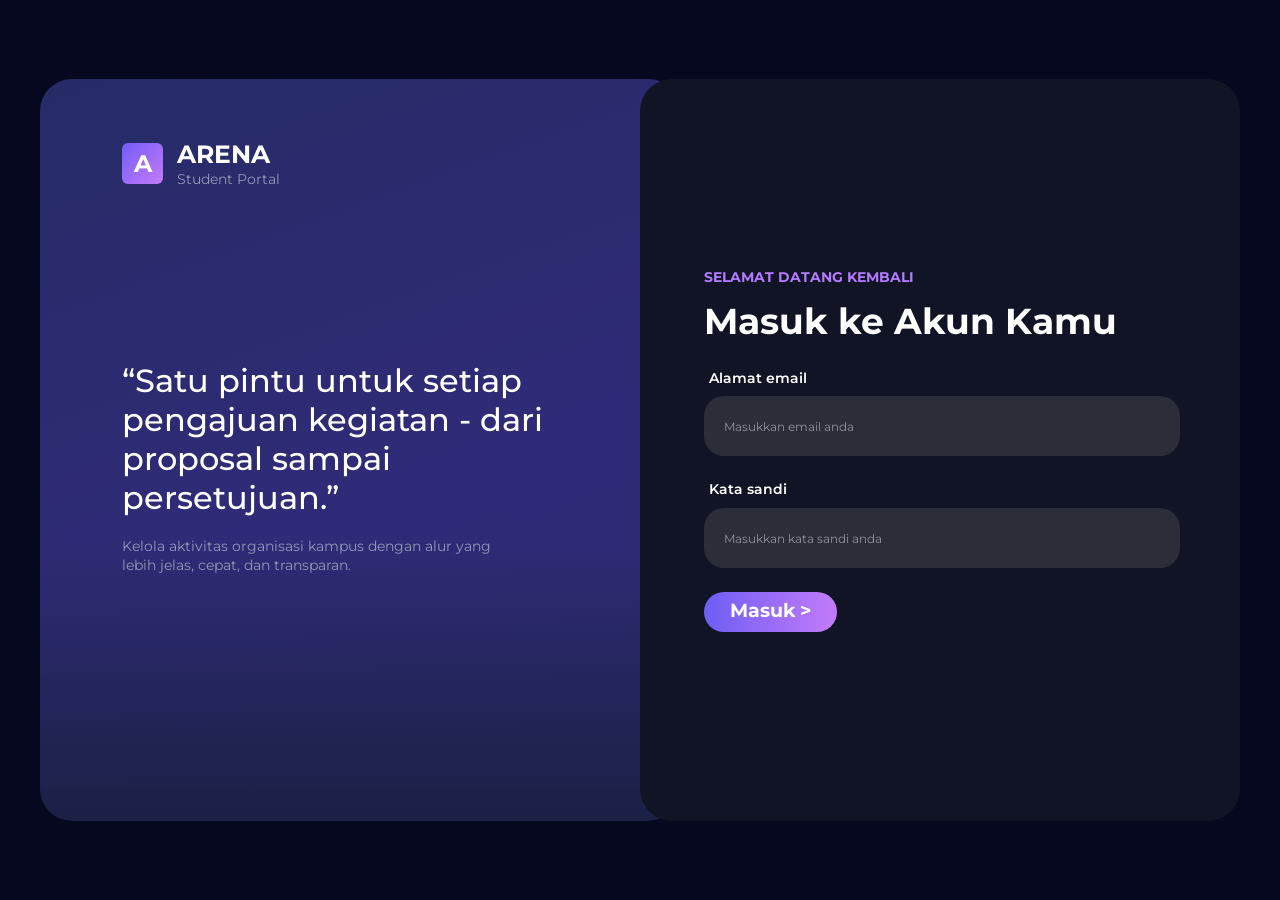
==== frontend/pages/dasboard-satpam.html @ 2842e424 "revisi1" ====
<!doctype html>
<html lang="id">
<head>
  <meta charset="utf-8"><meta name="viewport" content="width=device-width, initial-scale=1">
  <title>Satpam - ARENA</title>
  <link href="https://fonts.googleapis.com/css2?family=Inter:wght@400;500;600&family=Montserrat:wght@500;600;700;800&display=swap" rel="stylesheet">
  <link rel="stylesheet" href="../assets/css/variables.css">
  <link rel="stylesheet" href="../assets/css/global.css">
  <link rel="stylesheet" href="../assets/css/components.css">
  <link rel="stylesheet" href="../assets/css/pages/main.css">
  <link rel="stylesheet" href="../assets/css/pages/dasboard-satpam.css">
</head>
<body>
  <div id="app">

    <!-- Menu: Dashboard (GET dashboard_satpam.php: acara Approved di gedung tugas) -->
    <section class="view" data-view="dashboard">
      <div class="card gedung-info">
        <div><div class="muted small">Gedung Tugas</div><h2 id="nama-gedung">-</h2><div class="muted small" id="lokasi-gedung"></div></div>
        <div class="sync muted small" id="sync">Memuat jadwal...</div>
      </div>
      <div class="grid cols-3" id="stat-satpam"></div>
      <div class="card"><div class="card-title">Jadwal Aktif Hari Ini</div><div class="table-wrap"><table class="table" id="tbl-aktif"></table></div></div>
      <div class="card">
        <div class="toolbar"><div class="card-title" id="cal-title" style="margin:0">Kalender</div><div class="spacer"></div>
          <button class="btn btn-ghost btn-sm" id="cal-prev">&lt; Sebelumnya</button>
          <button class="btn btn-ghost btn-sm" id="cal-next">Berikutnya &gt;</button></div>
        <div class="cal" id="cal"></div>
      </div>
    </section>

    <!-- Menu: Jadwal Acara (semua jadwal + QR surat) -->
    <section class="view" data-view="jadwal">
      <div class="card">
        <div class="toolbar"><div class="card-title" style="margin:0">Semua Jadwal Acara</div><div class="spacer"></div><div id="filter-jadwal"></div></div>
        <div class="table-wrap"><table class="table" id="tbl-semua"></table></div>
      </div>
    </section>

    <!-- Modal: QR surat izin -->
    <div class="overlay" id="m-qr"><div class="modal narrow">
      <h2 id="qr-title">Surat Izin</h2>
      <div class="qr-box" id="qr-box"></div>
      <dl class="kv" id="qr-info"></dl>
      <div class="actions"><button class="btn" onclick="UI.modal.close('m-qr')">Tutup</button></div>
    </div></div>
  </div>

  <script src="../assets/js/data.js"></script>
  <script src="../assets/js/auth.js"></script>
  <script src="../assets/js/api.js"></script>
  <script src="../assets/js/ui.js"></script>
  <script src="../assets/js/shell.js"></script>
  <script src="../assets/js/dasboard-satpam.js"></script>
</body>
</html>
---- frontend/assets/css/pages/main.css ----
/* =====================================================================
   ARENA - main.css (GLOBAL)
   Isi: 1) Token warna  2) Reset  3) Layout shell  4) Komponen dasar
        5) Stepper  6) Modal/Dropdown/Toast  7) Animasi mikro (UX)
   Revisi warna/ukuran cukup ubah variabel di :root.
   ===================================================================== */

/* ---------- 1) TOKEN DESAIN (diambil dari mockup Figma) ---------- */
:root {
  --bg: #050721;            /* latar halaman paling gelap */
  --panel: #0e111f;         /* kartu / sidebar */
  --panel-2: #141830;       /* kartu level 2 (modal, dropdown) */
  --field: #2a2d38;         /* background input */
  --line: #23283c;          /* garis / border tipis */
  --text: #ffffff;
  --muted: #8e93ab;
  --accent-1: #6c63ff;      /* ujung kiri gradien tombol */
  --accent-2: #c58cff;      /* ujung kanan gradien tombol */
  --accent-soft: #b57cff;   /* menu aktif, step aktif */
  --ok: #2fd28a;            /* Available / Approved / Berlangsung */
  --warn: #e8b04a;          /* Pending / Akan datang */
  --bad: #e5384f;           /* Blocked / Ditolak / Selesai */
  --grad: linear-gradient(90deg, var(--accent-1), var(--accent-2));
  --radius: 14px;
  --radius-pill: 999px;
  --ease: cubic-bezier(.22, .8, .3, 1);  /* kurva animasi halus */
  --dur: .22s;                           /* durasi transisi standar */
  --font-head: "Montserrat", system-ui, sans-serif;
  --font-body: "Inter", system-ui, sans-serif;
}

/* ---------- 2) RESET ---------- */
*, *::before, *::after { box-sizing: border-box; }
html, body { margin: 0; min-height: 100%; }
body {
  background: var(--bg); color: var(--text);
  font-family: var(--font-body); font-size: 14px; line-height: 1.5;
  animation: pageIn .45s var(--ease) both;   /* fade-in tiap halaman dibuka */
}
h1, h2, h3 { font-family: var(--font-head); margin: 0; }
a { color: inherit; text-decoration: none; }
button, input, select, textarea { font: inherit; color: inherit; }
button { cursor: pointer; border: 0; background: none; }
body.leaving { opacity: 0; transition: opacity .25s var(--ease); } /* fade-out sebelum pindah halaman */

/* ---------- 3) LAYOUT SHELL (sidebar + konten) ---------- */
.app { display: grid; grid-template-columns: 210px 1fr; gap: 24px; padding: 12px; min-height: 100vh; }
.sidebar {
  background: var(--panel); border: 1px solid var(--line); border-radius: var(--radius);
  padding: 14px; display: flex; flex-direction: column; gap: 10px;
  position: sticky; top: 12px; height: calc(100vh - 24px);
}
.brand { display: flex; align-items: center; gap: 10px; margin-bottom: 10px; font: 700 20px var(--font-head); }
.brand-logo {
  width: 34px; height: 34px; border-radius: 9px; background: var(--grad);
  display: grid; place-items: center; font: 800 18px var(--font-head);
}
.menu-item {
  display: block; width: 100%; text-align: left; padding: 9px 14px; border-radius: 10px;
  background: #151a2e; border: 1px solid var(--line); color: #e6e8f5;
  transition: transform var(--dur) var(--ease), background var(--dur), box-shadow var(--dur);
}
.menu-item:hover { transform: translateX(4px); background: #1c2240; }
.menu-item.active { background: var(--accent-soft); color: #fff; border-color: transparent; box-shadow: 0 0 18px rgba(181,124,255,.45); }
.sidebar-foot { margin-top: auto; display: grid; gap: 6px; font-size: 12px; padding-left: 8px; }
.sidebar-foot .help { color: var(--muted); }
.sidebar-foot .logout { color: var(--bad); text-align: left; padding: 0; }
.sidebar-foot button:hover { text-decoration: underline; }

.main { padding: 6px 12px 40px 0; min-width: 0; }
.page-title { font-size: 22px; font-weight: 700; }
.page-sub { color: var(--muted); font-size: 11px; margin-bottom: 18px; }
.page-sub b { color: #fff; }
.page-sub .tahap { color: var(--accent-1); font-weight: 600; }
.view { display: none; }
.view.active { display: block; animation: fadeUp .35s var(--ease) both; }  /* ganti menu = fade-up */

/* ---------- 4) KOMPONEN DASAR ---------- */
.card { background: var(--panel); border: 1px solid var(--line); border-radius: var(--radius); padding: 18px 20px; }
.card + .card { margin-top: 16px; }
.card-title { font: 700 16px var(--font-head); margin-bottom: 12px; }
.section-title { font: 700 18px var(--font-head); margin: 22px 0 10px; }
.grid { display: grid; gap: 14px; }
.grid.cols-2 { grid-template-columns: repeat(2, 1fr); }
.grid.cols-3 { grid-template-columns: repeat(3, 1fr); }
.grid.cols-4 { grid-template-columns: repeat(4, 1fr); }

.stat .label { color: var(--muted); font-size: 14px; }
.stat .value { font: 700 36px var(--font-head); margin-top: 6px; }
.stat .hint { color: var(--ok); font-size: 11px; }

/* Tombol: gradien ungu, ada efek tekan + ripple */
.btn {
  position: relative; overflow: hidden; display: inline-flex; align-items: center; justify-content: center; gap: 8px;
  padding: 8px 18px; border-radius: var(--radius-pill); background: var(--grad); color: #fff;
  font: 700 12px var(--font-head);
  transition: transform var(--dur) var(--ease), box-shadow var(--dur), filter var(--dur);
}
.btn:hover { transform: translateY(-2px); box-shadow: 0 8px 22px rgba(108,99,255,.4); filter: brightness(1.08); }
.btn:active { transform: translateY(0) scale(.96); }        /* efek "ditekan" */
.btn[disabled] { opacity: .5; pointer-events: none; }
.btn-ghost { background: #1b2037; border: 1px solid var(--line); }
.btn-muted { background: #4a4d6a; }
.btn-lg { padding: 12px 26px; font-size: 15px; }
.ripple { position: absolute; border-radius: 50%; background: rgba(255,255,255,.4); transform: scale(0); animation: ripple .6s linear forwards; pointer-events: none; }

/* Input */
.field { display: grid; gap: 6px; margin-bottom: 14px; }
.field label { font-weight: 600; font-size: 13px; }
.input, .textarea, .select {
  width: 100%; background: var(--field); border: 1px solid #3a3e52; border-radius: 14px;
  padding: 12px 14px; outline: none;
  transition: border-color var(--dur), box-shadow var(--dur), transform var(--dur) var(--ease);
}
.input::placeholder, .textarea::placeholder { color: #7d8199; }
.input:focus, .textarea:focus, .select:focus { border-color: var(--accent-soft); box-shadow: 0 0 0 3px rgba(181,124,255,.25); }
.textarea { min-height: 120px; resize: vertical; }

/* Badge status */
.badge { display: inline-block; padding: 2px 14px; border-radius: var(--radius-pill); font-size: 11px; border: 1px solid; }
.badge.ok   { color: var(--ok);   border-color: var(--ok);   background: rgba(47,210,138,.12); }
.badge.warn { color: var(--warn); border-color: var(--warn); background: rgba(232,176,74,.1); }
.badge.bad  { color: var(--bad);  border-color: var(--bad);  background: rgba(229,56,79,.15); }

/* Tabel */
.table { width: 100%; border-collapse: collapse; }
.table th { color: var(--muted); font-weight: 500; text-align: left; padding: 8px 6px; font-size: 12px; }
.table td { padding: 16px 6px; border-top: 1px solid var(--line); font-size: 12px; }
.table tbody tr { transition: background var(--dur); }
.table tbody tr:hover { background: rgba(255,255,255,.03); }

/* Kartu pengajuan (approver) + mini stepper 4 tahap */
.req { position: relative; }
.req h3 { font-size: 16px; }
.req .meta { color: var(--muted); font-size: 11px; display: flex; gap: 28px; margin: 4px 0; }
.req .badge { position: absolute; top: 18px; right: 20px; }
.mini-steps { display: flex; justify-content: space-between; max-width: 520px; margin: 10px 0; position: relative; font-size: 11px; color: var(--muted); }
.mini-steps::before { content: ""; position: absolute; top: 8px; left: 8px; right: 30px; height: 1px; background: var(--line); }
.mini-steps .ms { position: relative; display: grid; gap: 6px; }
.mini-steps .dot { width: 17px; height: 17px; border-radius: 50%; background: #1d2440; display: grid; place-items: center; font-size: 10px; z-index: 1; }
.mini-steps .ms.done .dot { background: var(--ok); color: #04210f; }
.mini-steps .ms.now .dot { background: var(--accent-soft); color: #fff; }

/* ---------- 5) STEPPER BESAR (wizard mahasiswa 5 langkah) ---------- */
.stepper { display: flex; align-items: flex-start; margin: 6px 0 26px; }
.step { display: grid; justify-items: center; gap: 8px; width: 120px; font-weight: 600; font-size: 12px; color: #c9cbe0; position: relative; z-index: 1; }
.step .circle {
  width: 56px; height: 56px; border-radius: 50%; background: #1f2840; color: #aeb3cc;
  display: grid; place-items: center; font: 600 26px var(--font-head);
  transition: background .4s var(--ease), color .4s, transform .4s var(--ease), box-shadow .4s;
}
.step.done .circle, .step.active .circle { background: var(--accent-soft); color: #fff; }
.step.active .circle { transform: scale(1.1); box-shadow: 0 0 22px rgba(181,124,255,.6); }
.step-line { flex: 1; height: 3px; margin-top: 27px; background: #1f2840; position: relative; overflow: hidden; }
.step-line::after { content: ""; position: absolute; inset: 0; background: var(--accent-soft); transform: scaleX(0); transform-origin: left; transition: transform .5s var(--ease); }
.step-line.filled::after { transform: scaleX(1); }   /* garis penghubung "terisi" mengalir */

.step-panel { display: none; }
.step-panel.active { display: block; animation: slideIn .4s var(--ease) both; }
.step-actions { display: flex; justify-content: space-between; margin-top: 14px; }

.dropzone {
  border: 2px dashed #3a3e52; background: var(--field); border-radius: 18px; min-height: 120px;
  display: grid; place-items: center; text-align: center; color: #b9bcd0; font: 700 16px var(--font-body);
  transition: border-color var(--dur), background var(--dur), transform var(--dur) var(--ease);
}
.dropzone:hover, .dropzone.over { border-color: var(--accent-soft); background: #33364a; transform: scale(1.01); }
.dropzone .file-chip { background: #1a1d2a; border: 1px solid #3a3e52; border-radius: 12px; padding: 16px 28px; animation: pop .35s var(--ease) both; }

/* ---------- 6) MODAL / DROPDOWN / TOAST ---------- */
.overlay { position: fixed; inset: 0; background: rgba(2,3,16,.7); backdrop-filter: blur(3px); display: none; place-items: center; z-index: 50; }
.overlay.open { display: grid; animation: fade .25s both; }
.modal { background: #090c26; border: 1px solid var(--line); border-radius: 22px; width: min(900px, 92vw); max-height: 88vh; padding: 28px; display: grid; gap: 16px; overflow: auto; animation: pop .35s var(--ease) both; }
.modal h2 { font-size: 20px; }
.modal .preview { background: #11163f; border-radius: 22px; min-height: 340px; display: grid; place-items: center; color: var(--muted); }
.modal .actions { display: flex; justify-content: flex-end; gap: 10px; }

.dropdown { position: relative; display: inline-block; }
.dropdown-btn { min-width: 170px; text-align: left; padding: 9px 14px; border-radius: 12px; background: var(--panel); border: 1px solid var(--line); }
.dropdown-menu {
  position: absolute; top: calc(100% + 6px); left: 0; min-width: 100%; z-index: 20; padding: 6px;
  background: linear-gradient(#1a2050, #232a66); border: 1px solid #3a418a; border-radius: 14px;
  opacity: 0; transform: translateY(-8px) scale(.97); pointer-events: none;
  transition: opacity var(--dur), transform var(--dur) var(--ease);
}
.dropdown.open .dropdown-menu { opacity: 1; transform: none; pointer-events: auto; }  /* buka = meluncur halus */
.dropdown-menu li { list-style: none; padding: 7px 10px; border-radius: 10px; font-size: 12px; cursor: pointer; transition: background .15s; }
.dropdown-menu li:hover, .dropdown-menu li.sel { background: var(--accent-soft); }
.dropdown-menu { margin: 0; }

.toast-wrap { position: fixed; right: 20px; bottom: 20px; display: grid; gap: 8px; z-index: 99; }
.toast { background: var(--panel-2); border: 1px solid var(--line); border-left: 4px solid var(--accent-soft); padding: 12px 16px; border-radius: 10px; animation: slideIn .35s var(--ease) both; }
.toast.ok { border-left-color: var(--ok); } .toast.bad { border-left-color: var(--bad); }

/* Kalender sederhana (Satpam) */
.cal { display: grid; grid-template-columns: repeat(7, 1fr); gap: 12px; }
.cal .dow { text-align: center; color: var(--muted); font-size: 11px; }
.cal .cell { background: #181b2c; border: 1px solid var(--line); border-radius: 12px; min-height: 90px; padding: 10px 8px; display: grid; gap: 6px; align-content: start; justify-items: center; transition: transform var(--dur) var(--ease); }
.cal .cell:hover { transform: translateY(-3px); }

/* ---------- 7) ANIMASI MIKRO ---------- */
@keyframes pageIn  { from { opacity: 0; } to { opacity: 1; } }
@keyframes fade    { from { opacity: 0; } to { opacity: 1; } }
@keyframes fadeUp  { from { opacity: 0; transform: translateY(14px); } to { opacity: 1; transform: none; } }
@keyframes slideIn { from { opacity: 0; transform: translateX(22px); } to { opacity: 1; transform: none; } }
@keyframes pop     { from { opacity: 0; transform: scale(.92); } to { opacity: 1; transform: none; } }
@keyframes ripple  { to { transform: scale(4); opacity: 0; } }
@keyframes shake   { 20%,60% { transform: translateX(-7px); } 40%,80% { transform: translateX(7px); } }
@keyframes spin    { to { transform: rotate(360deg); } }
.shake { animation: shake .45s; }                 /* dipakai saat login gagal */
.spinner { width: 14px; height: 14px; border: 2px solid rgba(255,255,255,.4); border-top-color: #fff; border-radius: 50%; animation: spin .7s linear infinite; }
.reveal { animation: fadeUp .5s var(--ease) both; }   /* elemen muncul berurutan: set style="--i:n" */
.reveal { animation-delay: calc(var(--i, 0) * 70ms); }

/* Hormati pengguna yang mematikan animasi di sistem */
@media (prefers-reduced-motion: reduce) { * { animation-duration: .01ms !important; transition-duration: .01ms !important; } }

/* Responsif dasar */
@media (max-width: 900px) {
  .app { grid-template-columns: 1fr; } .sidebar { position: static; height: auto; }
  .grid.cols-4, .grid.cols-3, .grid.cols-2 { grid-template-columns: 1fr; }
  .stepper { overflow-x: auto; }
}
/* ===== FIX LAYOUT: sidebar + konten ===== */
.app {
  display: grid;
  grid-template-columns: 280px minmax(0, 1fr);
  gap: 24px;
  min-height: 100vh;
  padding: 16px;
  align-items: start;
}

.app .sidebar {
  position: sticky;
  top: 16px;
  left: auto;
  width: auto;
  height: calc(100vh - 32px);
  margin: 0;
}

.app .main {
  margin: 0;
  width: auto;
  min-width: 0;
  padding: 8px 24px 40px 0;
}

@media (max-width: 800px) {
  .app { grid-template-columns: 1fr; }
  .app .sidebar { position: static; height: auto; }
}
/* ---------- 8) TAMBAHAN (pemakaian bersama oleh banyak halaman) ---------- */
.mini-steps .ms.rej .dot { background: var(--bad); color: #fff; }          /* tahap tempat pengajuan ditolak */
.mini-steps .ms.now { color: #fff; }
.card.empty { text-align: center; color: var(--muted); padding: 28px 20px; }
.btn-sm { padding: 5px 14px; font-size: 11px; }
.btn-danger { background: var(--bad); }
.btn-danger:hover { box-shadow: 0 8px 22px rgba(229,56,79,.4); }
.btn-ok { background: linear-gradient(90deg, #1fae75, #2fd28a); color: #04210f; }
.toolbar { display: flex; align-items: center; gap: 10px; flex-wrap: wrap; margin-bottom: 12px; }
.toolbar .spacer { flex: 1; }
.muted { color: var(--muted); }
.table-wrap { overflow-x: auto; }
.table td .btn + .btn { margin-left: 6px; }
dl.kv { display: grid; grid-template-columns: 150px 1fr; gap: 6px 12px; margin: 0; font-size: 12px; }
dl.kv dt { color: var(--muted); } dl.kv dd { margin: 0; }
.qr-box { display: grid; justify-items: center; gap: 10px; }
.qr-box img { width: 220px; height: 220px; background: #fff; padding: 10px; border-radius: 14px; object-fit: contain; }
.qr-box .qr-empty { width: 220px; height: 220px; border-radius: 14px; border: 2px dashed var(--line); display: grid; place-items: center; color: var(--muted); font-size: 12px; text-align: center; padding: 12px; }
.modal.narrow { width: min(520px, 92vw); }
.modal .note-box { background: #11163f; border-radius: 14px; padding: 14px 16px; color: var(--muted); font-size: 12px; line-height: 1.6; }
.btn[disabled], .btn:disabled { cursor: not-allowed; }
.grid > .card, .grid > .card + .card { margin-top: 0; }               /* kartu di dalam grid sejajar (aturan .card + .card hanya untuk tumpukan vertikal) */

/* ---------- 9) HEADER HALAMAN + PROFIL (dipakai semua dashboard lewat shell.js) ---------- */
.page-head { display: flex; justify-content: space-between; align-items: flex-start; gap: 16px; margin-bottom: 18px; }
.page-head .page-sub { margin-bottom: 0; }
.profile { display: flex; align-items: center; gap: 10px; }
.profile[hidden] { display: none; }
.avatar { width: 40px; height: 40px; border-radius: 50%; background: #efe4ff; display: grid; place-items: center; overflow: hidden; flex: none; }
.profile-name { font: 600 15px var(--font-head); line-height: 1.2; }
.profile-edit { display: inline-block; margin-top: 2px; background: #3b3e52; color: #e9eaf5; border-radius: var(--radius-pill); padding: 1px 9px; font: 700 9px var(--font-head); transition: background var(--dur); }
.profile-edit:hover { background: #4a4e68; }
@media (max-width: 600px) { .page-head { flex-wrap: wrap; } }


/* ---------- 10) HALAMAN EDIT PROFILE (dibuat shell.js, dipakai semua role) ---------- */
.profile-overlay { background: var(--bg); backdrop-filter: none; padding: 24px; z-index: 60; }
.profile-card { position: relative; width: 100%; height: 100%; background: #0f1626; border-radius: 40px; overflow: auto;
  display: flex; flex-direction: column; align-items: center; justify-content: center; padding: 40px 20px; animation: pop .35s var(--ease) both; }
.profile-card h2 { font: 600 30px var(--font-head); margin-bottom: 36px; }
.pf-avatar { width: 180px; height: 180px; border-radius: 42%; background: #ebddfc; display: grid; place-items: center; overflow: hidden; margin-bottom: 44px; flex: none; }
.pf-form { width: min(460px, 100%); display: grid; justify-items: center; gap: 0; }
.pf-form label { justify-self: start; margin: 0 0 8px 8px; font: 700 14px var(--font-head); }
.pf-field { width: 100%; display: flex; align-items: center; background: #2a2c38; border: 1px solid transparent; border-radius: var(--radius-pill); padding: 0 14px 0 22px; transition: border-color var(--dur), box-shadow var(--dur); }
.pf-field:has(input:focus) { border-color: var(--accent-soft); box-shadow: 0 0 0 3px rgba(181, 124, 255, .22); }
.pf-field input { flex: 1; min-width: 0; height: 50px; background: none; border: 0; outline: 0; font: 500 15px var(--font-head); color: #fff; text-overflow: ellipsis; }
.pf-field input[readonly] { cursor: pointer; }
.pf-pencil { display: grid; place-items: center; width: 36px; height: 36px; border-radius: 50%; color: #fff; transition: background var(--dur); }
.pf-pencil:hover, .pf-pencil:focus-visible { background: rgba(255, 255, 255, .1); outline: 0; }
.pf-error { min-height: 20px; margin: 8px 0 6px; font-size: 12px; color: var(--bad); align-self: start; padding-left: 8px; }
.pf-save { margin-top: 6px; padding: 8px 40px; font-size: 16px; }
.pf-close { position: absolute; top: 20px; right: 24px; width: 38px; height: 38px; border-radius: 50%; font-size: 26px; line-height: 1; color: var(--muted); transition: background var(--dur), color var(--dur); }
.pf-close:hover { background: rgba(255, 255, 255, .08); color: #fff; }
@media (max-width: 600px) { .profile-overlay { padding: 10px; } .profile-card { border-radius: 28px; } .pf-avatar { width: 140px; height: 140px; margin-bottom: 28px; } }
---- frontend/assets/css/pages/dasboard-satpam.css ----
/* Styling khusus Dashboard Satpam */
.gedung-info { display: flex; justify-content: space-between; align-items: flex-end; gap: 16px; flex-wrap: wrap; margin-bottom: 14px; }
.gedung-info h2 { font-size: 24px; margin: 4px 0; }
.small { font-size: 11px; }
.view[data-view="dashboard"] > .card + .card, .view[data-view="dashboard"] > .grid + .card { margin-top: 14px; }
.cal .cell { align-content: start; justify-items: stretch; min-height: 96px; }
.cal .cell small { color: var(--muted); justify-self: start; }
.cal .cell.blank { background: transparent; border-color: transparent; }
.cal .cell.blank:hover { transform: none; }
.cal .cell.today { border-color: var(--accent-soft); box-shadow: 0 0 14px rgba(181,124,255,.35); }
.cal .cell.today small { color: #fff; font-weight: 700; }
.cal .cell .badge { white-space: nowrap; overflow: hidden; text-overflow: ellipsis; font-size: 10px; padding: 2px 8px; max-width: 100%; }
table tbody tr:hover { background-color: var(--surface-2); }
@media (max-width: 900px) { .cal { gap: 6px; } .cal .cell { min-height: 70px; padding: 6px 4px; } }
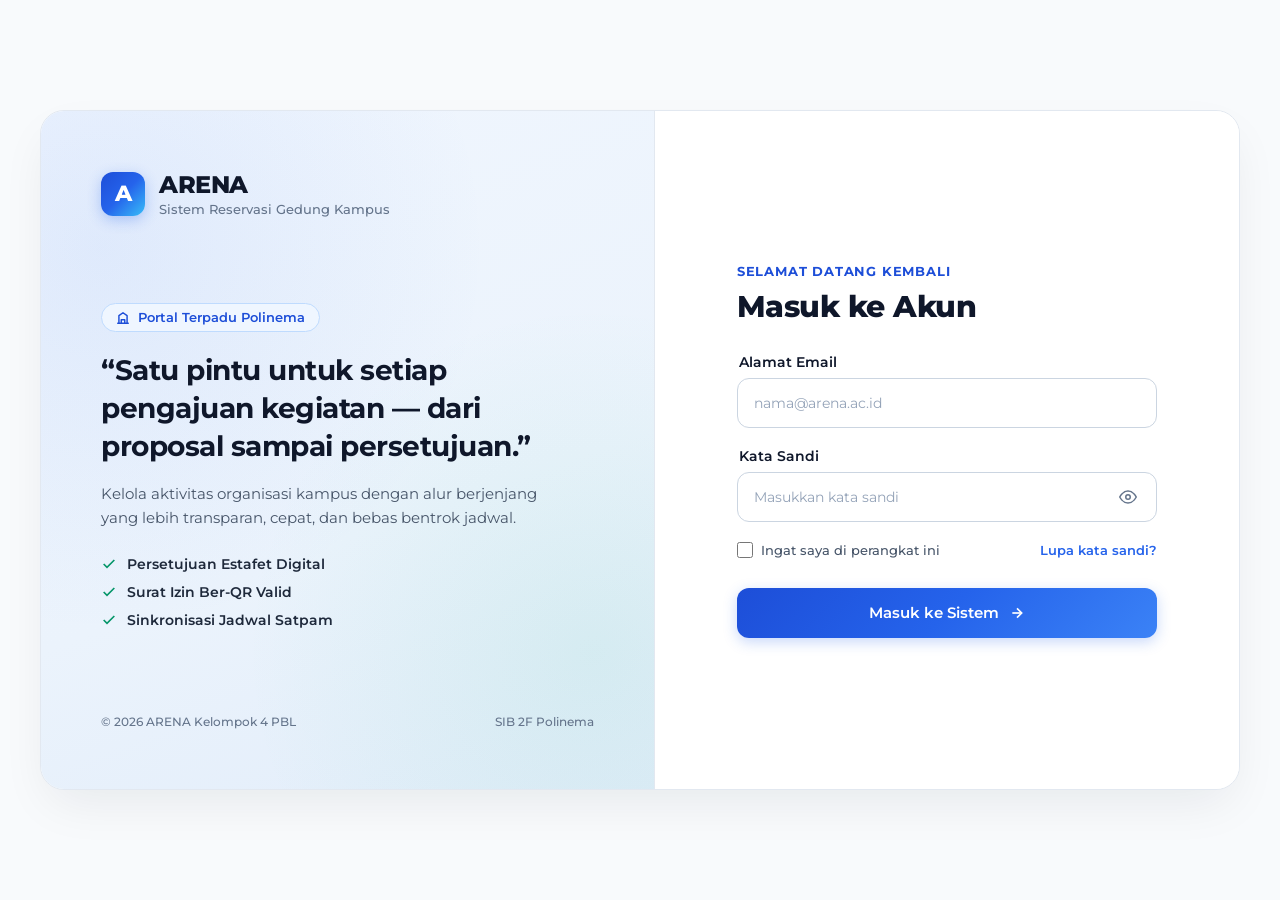
==== commit b80076aa: "revisi bissmillah" ====
--- a/frontend/pages/dasboard-satpam.html
+++ b/frontend/pages/dasboard-satpam.html
@@ -13,37 +13,85 @@
 <body>
   <div id="app">
 
-    <!-- Menu: Dashboard (GET dashboard_satpam.php: acara Approved di gedung tugas) -->
+    <!-- Menu: Dashboard (Jadwal Acara Approved di Gedung Tugas Satpam) -->
     <section class="view" data-view="dashboard">
       <div class="card gedung-info">
-        <div><div class="muted small">Gedung Tugas</div><h2 id="nama-gedung">-</h2><div class="muted small" id="lokasi-gedung"></div></div>
-        <div class="sync muted small" id="sync">Memuat jadwal...</div>
+        <div>
+          <div class="muted small">Gedung Tugas Pengamanan Anda</div>
+          <h2 id="nama-gedung">-</h2>
+          <div class="muted small" id="lokasi-gedung"></div>
+        </div>
+        <div style="display:flex; gap:12px; align-items:center;">
+          <button class="btn btn-sm" id="btn-open-scanner" style="background:#059669; color:#fff;">
+            <svg width="16" height="16" viewBox="0 0 24 24" fill="none" stroke="currentColor" stroke-width="2"><path d="M3 7V5a2 2 0 0 1 2-2h2"/><path d="M17 3h2a2 2 0 0 1 2 2v2"/><path d="M21 17v2a2 2 0 0 1-2 2h-2"/><path d="M7 21H5a2 2 0 0 1-2-2v-2"/><rect x="7" y="7" width="10" height="10"/></svg>
+            Pindai / Input QR Surat
+          </button>
+          <div class="sync muted small" id="sync">Memuat jadwal...</div>
+        </div>
       </div>
+
       <div class="grid cols-3" id="stat-satpam"></div>
-      <div class="card"><div class="card-title">Jadwal Aktif Hari Ini</div><div class="table-wrap"><table class="table" id="tbl-aktif"></table></div></div>
+
+      <!-- Tabel Jadwal Khusus Hari Ini -->
       <div class="card">
-        <div class="toolbar"><div class="card-title" id="cal-title" style="margin:0">Kalender</div><div class="spacer"></div>
+        <div class="card-title">Jadwal Acara Khusus Hari Ini</div>
+        <div class="table-wrap"><table class="table" id="tbl-aktif"></table></div>
+      </div>
+
+      <!-- Kalender Bulan Ini -->
+      <div class="card">
+        <div class="toolbar">
+          <div class="card-title" id="cal-title" style="margin:0">Kalender Kegiatan Gedung Tugas</div>
+          <div class="spacer"></div>
           <button class="btn btn-ghost btn-sm" id="cal-prev">&lt; Sebelumnya</button>
-          <button class="btn btn-ghost btn-sm" id="cal-next">Berikutnya &gt;</button></div>
+          <button class="btn btn-ghost btn-sm" id="cal-next">Berikutnya &gt;</button>
+        </div>
         <div class="cal" id="cal"></div>
       </div>
     </section>
 
-    <!-- Menu: Jadwal Acara (semua jadwal + QR surat) -->
+    <!-- Menu: Semua Jadwal Acara (Filter: Hari Ini, Sedang Berlangsung, Akan Datang) -->
     <section class="view" data-view="jadwal">
       <div class="card">
-        <div class="toolbar"><div class="card-title" style="margin:0">Semua Jadwal Acara</div><div class="spacer"></div><div id="filter-jadwal"></div></div>
+        <div class="toolbar">
+          <div class="card-title" style="margin:0">Semua Jadwal Acara Terdaftar</div>
+          <div class="spacer"></div>
+          <div id="filter-jadwal"></div>
+        </div>
         <div class="table-wrap"><table class="table" id="tbl-semua"></table></div>
       </div>
     </section>
 
-    <!-- Modal: QR surat izin -->
-    <div class="overlay" id="m-qr"><div class="modal narrow">
-      <h2 id="qr-title">Surat Izin</h2>
-      <div class="qr-box" id="qr-box"></div>
-      <dl class="kv" id="qr-info"></dl>
-      <div class="actions"><button class="btn" onclick="UI.modal.close('m-qr')">Tutup</button></div>
-    </div></div>
+    <!-- Modal: Scan & Verifikasi QR Code Surat Izin -->
+    <div class="overlay" id="m-scan-qr">
+      <div class="modal narrow" style="max-width:520px;">
+        <h2>Verifikasi QR Code Surat Izin</h2>
+        <p class="hint">Masukkan kode verifikasi QR atau tempelkan hasil scan scanner QR satpam.</p>
+        
+        <div class="field" style="margin-top:14px;">
+          <label for="input-qr-code">Kode QR / String Verifikasi</label>
+          <input class="input" id="input-qr-code" placeholder="Contoh: ARENA-QR-ARENA-202611-0001-APPROVED">
+        </div>
+
+        <div id="scan-result" style="display:none; margin-top:16px; border-radius:12px; padding:16px;"></div>
+
+        <div class="step-actions" style="margin-top:18px;">
+          <button class="btn btn-ghost" onclick="UI.modal.close('m-scan-qr')">Tutup</button>
+          <button class="btn" id="btn-proses-scan">Periksa Keaslian QR</button>
+        </div>
+      </div>
+    </div>
+
+    <!-- Modal: Detail QR surat izin -->
+    <div class="overlay" id="m-qr">
+      <div class="modal narrow">
+        <h2 id="qr-title">Surat Izin Resmi</h2>
+        <div class="qr-box" id="qr-box"></div>
+        <dl class="kv" id="qr-info"></dl>
+        <div class="actions"><button class="btn btn-ghost" onclick="UI.modal.close('m-qr')">Tutup</button></div>
+      </div>
+    </div>
+
   </div>
 
   <script src="../assets/js/data.js"></script>
--- a/frontend/assets/css/variables.css
+++ b/frontend/assets/css/variables.css
@@ -0,0 +1,64 @@
+:root {
+  /* =====================================================================
+     PALET WARNA: DOMINAN PUTIH, BIRU ROYAL & HITAM ARANG (SLATE)
+     Sangat Bersih, Kontras Tinggi, Modern & Ramah untuk Semua Usia
+     ===================================================================== */
+  
+  /* Latar & Permukaan (Dominan Putih & Off-White Bersih) */
+  --page: #F8FAFC;          /* Slate-50: Latar belakang bersih, kontras nyaman */
+  --panel: #FFFFFF;         /* Putih Murni untuk Kartu & Panel Konten */
+  --surface: #FFFFFF;       /* Navigasi / Sidebar */
+  --surface-2: #F1F5F9;     /* Slate-100: Hover latar sekunder */
+  --surface-3: #E2E8F0;     /* Slate-200: Garis pemisah tegas */
+
+  /* Form & Input */
+  --field: #FFFFFF;         /* Input putih bersih dengan bingkai jelas */
+  --field-focus: #FFFFFF;
+
+  /* Tipografi Kontras Tinggi */
+  --text: #0F172A;          /* Slate-900: Hitam arang pekat beresolusi tajam */
+  --text-pure: #020617;     /* Slate-950: Judul utama */
+  --muted: #475569;         /* Slate-600: Teks keterangan abu tua jelas */
+  --subtle: #64748B;        /* Slate-500: Label pembantu */
+  --placeholder: #94A3B8;   /* Slate-400: Placeholder form */
+
+  /* Aksen Utama: BIRU ROYAL & SAPPHIRE */
+  --accent: #2563EB;        /* Blue-600 */
+  --accent-soft: #3B82F6;   /* Blue-500 */
+  --accent-hover: #1D4ED8;  /* Blue-700 */
+  --accent-glow: rgba(37, 99, 235, 0.18);
+  
+  --grad-start: #1D4ED8;
+  --grad-mid: #2563EB;
+  --grad-end: #3B82F6;
+
+  --mark-start: #1D4ED8;
+  --mark-end: #0284C7;
+
+  /* Garis, Frame & Border */
+  --btn-border: #CBD5E1;    /* Slate-300 */
+  --sidebar-border: #E2E8F0;/* Slate-200 */
+  --panel-border: #E2E8F0;  /* Slate-200 */
+  --line: #E2E8F0;          /* Slate-200 */
+
+  /* Aksen Status Sukses: HIJAU EMERALD */
+  --green-bg: #ECFDF5;      /* Emerald-50 */
+  --green-border: #A7F3D0;  /* Emerald-200 */
+  --green: #059669;         /* Emerald-600 */
+  --green-hover: #047857;
+
+  /* Status Peringatan / Menunggu (Amber) */
+  --amber-bg: #FFFBEB;      /* Amber-50 */
+  --amber-border: #FDE68A;  /* Amber-200 */
+  --amber: #D97706;         /* Amber-600 */
+
+  /* Status Bahaya / Ditolak (Crimson Red) */
+  --danger: #DC2626;        /* Red-600 */
+  --red-bg: #FEF2F2;        /* Red-50 */
+  --red-border: #FECACA;    /* Red-200 */
+  --red: #DC2626;
+
+  /* Tipografi */
+  --font-main: "Montserrat", -apple-system, BlinkMacSystemFont, "Segoe UI", Roboto, sans-serif;
+  --font-body: "Inter", -apple-system, BlinkMacSystemFont, "Segoe UI", Roboto, sans-serif;
+}
--- a/frontend/assets/css/global.css
+++ b/frontend/assets/css/global.css
@@ -0,0 +1,16 @@
+:root {
+  --bg-main: #F8FAFC;
+  --bg-card: #FFFFFF;
+  --sidebar-bg: #FFFFFF;
+  --text-primary: #0F172A;
+  --text-secondary: #475569;
+  --accent-blue: #2563EB;
+  --accent-hover: #1D4ED8;
+  --badge-green-bg: #ECFDF5;
+  --badge-green-text: #059669;
+  --badge-yellow-bg: #FFFBEB;
+  --badge-yellow-text: #D97706;
+  --badge-red-bg: #FEF2F2;
+  --badge-red-text: #DC2626;
+  --border-color: #E2E8F0;
+}
--- a/frontend/assets/css/components.css
+++ b/frontend/assets/css/components.css
@@ -0,0 +1,10 @@
+/* =====================================================================
+   ARENA - components.css
+   Catatan: gaya sidebar, kartu, statistik, tombol, badge, dan tabel
+   sekarang HANYA didefinisikan di pages/main.css (satu sumber agar
+   tidak bentrok). File ini dibiarkan ada supaya tautan <link> di
+   semua halaman tetap valid; alias badge lama dipertahankan di bawah.
+   ===================================================================== */
+.badge.pending  { background: var(--amber-bg); border-color: var(--amber-border); color: var(--amber); }
+.badge.approved { background: var(--green-bg); border-color: var(--green-border); color: var(--green); }
+.badge.rejected { background: var(--red-bg);   border-color: var(--red-border);   color: var(--red); }
--- a/frontend/assets/css/pages/main.css
+++ b/frontend/assets/css/pages/main.css
@@ -1,32 +1,43 @@
 /* =====================================================================
-   ARENA - main.css (GLOBAL)
-   Isi: 1) Token warna  2) Reset  3) Layout shell  4) Komponen dasar
-        5) Stepper  6) Modal/Dropdown/Toast  7) Animasi mikro (UX)
-   Revisi warna/ukuran cukup ubah variabel di :root.
+   ARENA - main.css (GLOBAL LIGHT THEME)
+   Palet: Dominan Putih, Biru Royal & Hitam Arang (Slate)
+   Ramah & Nyaman Dibaca untuk Semua Kalangan Usia (19 - 60+ Tahun)
    ===================================================================== */
 
-/* ---------- 1) TOKEN DESAIN (diambil dari mockup Figma) ---------- */
+/* ---------- 1) TOKEN DESAIN ---------- */
 :root {
-  --bg: #050721;            /* latar halaman paling gelap */
-  --panel: #0e111f;         /* kartu / sidebar */
-  --panel-2: #141830;       /* kartu level 2 (modal, dropdown) */
-  --field: #2a2d38;         /* background input */
-  --line: #23283c;          /* garis / border tipis */
-  --text: #ffffff;
-  --muted: #8e93ab;
-  --accent-1: #6c63ff;      /* ujung kiri gradien tombol */
-  --accent-2: #c58cff;      /* ujung kanan gradien tombol */
-  --accent-soft: #b57cff;   /* menu aktif, step aktif */
-  --ok: #2fd28a;            /* Available / Approved / Berlangsung */
-  --warn: #e8b04a;          /* Pending / Akan datang */
-  --bad: #e5384f;           /* Blocked / Ditolak / Selesai */
-  --grad: linear-gradient(90deg, var(--accent-1), var(--accent-2));
+  --bg: #F8FAFC;            /* Latar halaman putih keabuan (Slate 50) */
+  --panel: #FFFFFF;         /* Putih murni untuk kartu */
+  --panel-2: #F1F5F9;       /* Slate 100 untuk elemen sekunder */
+  --field: #FFFFFF;         /* Background input */
+  --line: #E2E8F0;          /* Garis pemisah Slate 200 */
+  
+  --text: #0F172A;          /* Slate 900: Hitam arang tajam */
+  --text-pure: #020617;     /* Slate 950 */
+  --muted: #475569;         /* Slate 600 */
+  --subtle: #64748B;        /* Slate 500 */
+  
+  /* Aksen Biru Royal */
+  --accent-1: #1D4ED8;
+  --accent-2: #3B82F6;
+  --accent-soft: #2563EB;
+  --grad: linear-gradient(135deg, #1D4ED8 0%, #2563EB 50%, #3B82F6 100%);
+  --grad-hover: linear-gradient(135deg, #1E40AF 0%, #1D4ED8 50%, #2563EB 100%);
+  
+  /* Aksen Status */
+  --ok: #059669;            /* Hijau Emerald */
+  --warn: #D97706;          /* Kuning Amber */
+  --bad: #DC2626;           /* Merah Rose */
+  --grad-ok: linear-gradient(135deg, #059669 0%, #10B981 100%);
+
   --radius: 14px;
+  --radius-sm: 10px;
   --radius-pill: 999px;
-  --ease: cubic-bezier(.22, .8, .3, 1);  /* kurva animasi halus */
-  --dur: .22s;                           /* durasi transisi standar */
-  --font-head: "Montserrat", system-ui, sans-serif;
-  --font-body: "Inter", system-ui, sans-serif;
+  --ease: cubic-bezier(.16, 1, .3, 1);
+  --dur: .2s;
+  
+  --font-head: "Montserrat", system-ui, -apple-system, sans-serif;
+  --font-body: "Inter", system-ui, -apple-system, sans-serif;
 }
 
 /* ---------- 2) RESET ---------- */
@@ -34,274 +45,1136 @@
 html, body { margin: 0; min-height: 100%; }
 body {
   background: var(--bg); color: var(--text);
-  font-family: var(--font-body); font-size: 14px; line-height: 1.5;
-  animation: pageIn .45s var(--ease) both;   /* fade-in tiap halaman dibuka */
-}
-h1, h2, h3 { font-family: var(--font-head); margin: 0; }
+  font-family: var(--font-body); font-size: 14.5px; line-height: 1.6;
+  -webkit-font-smoothing: antialiased;
+  animation: pageIn .3s var(--ease) both;
+}
+h1, h2, h3 { font-family: var(--font-head); margin: 0; letter-spacing: -0.3px; color: var(--text-pure); }
 a { color: inherit; text-decoration: none; }
 button, input, select, textarea { font: inherit; color: inherit; }
 button { cursor: pointer; border: 0; background: none; }
-body.leaving { opacity: 0; transition: opacity .25s var(--ease); } /* fade-out sebelum pindah halaman */
+body.leaving { opacity: 0; transition: opacity .2s var(--ease); }
 
 /* ---------- 3) LAYOUT SHELL (sidebar + konten) ---------- */
-.app { display: grid; grid-template-columns: 210px 1fr; gap: 24px; padding: 12px; min-height: 100vh; }
+.app {
+  display: grid;
+  grid-template-columns: 260px minmax(0, 1fr);
+  gap: 24px;
+  padding: 16px;
+  min-height: 100vh;
+  align-items: start;
+}
+
 .sidebar {
-  background: var(--panel); border: 1px solid var(--line); border-radius: var(--radius);
-  padding: 14px; display: flex; flex-direction: column; gap: 10px;
-  position: sticky; top: 12px; height: calc(100vh - 24px);
-}
-.brand { display: flex; align-items: center; gap: 10px; margin-bottom: 10px; font: 700 20px var(--font-head); }
+  background: #FFFFFF;
+  border: 1px solid var(--line);
+  border-radius: var(--radius);
+  padding: 14px;
+  display: flex;
+  flex-direction: column;
+  justify-content: flex-start;
+  gap: 10px;
+  position: sticky;
+  top: 16px;
+  height: calc(100vh - 32px);
+  box-shadow: 0 2px 12px rgba(15, 23, 42, 0.04);
+}
+
+.brand {
+  display: flex;
+  align-items: center;
+  gap: 10px;
+  margin: 2px 0 10px 4px;
+  font: 700 20px var(--font-head);
+  color: var(--text-pure);
+}
+
 .brand-logo {
-  width: 34px; height: 34px; border-radius: 9px; background: var(--grad);
-  display: grid; place-items: center; font: 800 18px var(--font-head);
-}
+  width: 34px;
+  height: 34px;
+  border-radius: 9px;
+  background: var(--grad);
+  display: grid;
+  place-items: center;
+  font: 800 18px var(--font-head);
+  color: #fff;
+}
+
+/* Menu: kotak bergaris, yang aktif terisi penuh (gaya sama dengan versi Management Ruang) */
 .menu-item {
-  display: block; width: 100%; text-align: left; padding: 9px 14px; border-radius: 10px;
-  background: #151a2e; border: 1px solid var(--line); color: #e6e8f5;
-  transition: transform var(--dur) var(--ease), background var(--dur), box-shadow var(--dur);
-}
-.menu-item:hover { transform: translateX(4px); background: #1c2240; }
-.menu-item.active { background: var(--accent-soft); color: #fff; border-color: transparent; box-shadow: 0 0 18px rgba(181,124,255,.45); }
-.sidebar-foot { margin-top: auto; display: grid; gap: 6px; font-size: 12px; padding-left: 8px; }
-.sidebar-foot .help { color: var(--muted); }
-.sidebar-foot .logout { color: var(--bad); text-align: left; padding: 0; }
-.sidebar-foot button:hover { text-decoration: underline; }
+  display: block;
+  width: 100%;
+  text-align: left;
+  padding: 10px 14px;
+  border-radius: 10px;
+  background: #F8FAFC;
+  border: 1px solid var(--line);
+  color: #1E293B;
+  font-weight: 500;
+  font-size: 14px;
+  transition: transform var(--dur) var(--ease), background var(--dur), border-color var(--dur), box-shadow var(--dur), color var(--dur);
+}
+.menu-item:hover {
+  transform: translateX(4px);
+  background: #EFF6FF;
+  border-color: #BFDBFE;
+  color: #1D4ED8;
+}
+.menu-item.active {
+  background: var(--grad);
+  color: #fff;
+  border-color: transparent;
+  font-weight: 600;
+  box-shadow: 0 6px 18px rgba(37, 99, 235, 0.30);
+}
+.menu-item.active:hover { transform: none; color: #fff; }
+.menu-item.with-icon { display: flex; align-items: center; gap: 10px; }
+.menu-item svg { flex: none; }
+
+.sidebar-foot {
+  margin-top: auto;
+  display: grid;
+  gap: 6px;
+  font-size: 13px;
+  padding: 12px 4px 2px;
+  border-top: 1px solid var(--line);
+}
+.sidebar-foot .help {
+  background: none;
+  border: 1px solid transparent;
+  color: var(--muted);
+  text-align: left;
+  padding: 8px 10px;
+  font-family: inherit;
+  font-size: 13px;
+  font-weight: 600;
+  border-radius: 10px;
+  cursor: pointer;
+  display: flex;
+  align-items: center;
+  gap: 8px;
+  transition: all var(--dur);
+}
+.sidebar-foot .help:hover,
+.sidebar-foot .help.active {
+  color: #1D4ED8;
+  background: #EFF6FF;
+  border-color: #BFDBFE;
+}
+.sidebar-foot .logout {
+  color: var(--bad);
+  text-align: left;
+  padding: 8px 10px;
+  font-weight: 600;
+  font-size: 13px;
+  border-radius: 10px;
+  display: flex;
+  align-items: center;
+  gap: 8px;
+  transition: background var(--dur);
+}
+.sidebar-foot .logout:hover { background: #FEF2F2; }
 
 .main { padding: 6px 12px 40px 0; min-width: 0; }
-.page-title { font-size: 22px; font-weight: 700; }
-.page-sub { color: var(--muted); font-size: 11px; margin-bottom: 18px; }
-.page-sub b { color: #fff; }
-.page-sub .tahap { color: var(--accent-1); font-weight: 600; }
+
+.page-title { font-size: 22px; font-weight: 700; color: var(--text-pure); }
+.page-sub { color: var(--muted); font-size: 12px; margin-top: 2px; }
+.page-sub b { color: var(--text-pure); font-weight: 600; }
+.page-sub .tahap { color: var(--accent-soft); font-weight: 600; }
+
 .view { display: none; }
-.view.active { display: block; animation: fadeUp .35s var(--ease) both; }  /* ganti menu = fade-up */
+.view.active { display: block; animation: fadeUp .3s var(--ease) both; }
 
 /* ---------- 4) KOMPONEN DASAR ---------- */
-.card { background: var(--panel); border: 1px solid var(--line); border-radius: var(--radius); padding: 18px 20px; }
+.card {
+  background: #FFFFFF;
+  border: 1px solid var(--line);
+  border-radius: var(--radius);
+  padding: 18px 20px;
+  box-shadow: 0 2px 10px rgba(15, 23, 42, 0.04);
+}
 .card + .card { margin-top: 16px; }
-.card-title { font: 700 16px var(--font-head); margin-bottom: 12px; }
-.section-title { font: 700 18px var(--font-head); margin: 22px 0 10px; }
+/* Kartu di dalam grid harus sejajar (aturan .card + .card hanya untuk tumpukan vertikal) */
+.grid > .card, .grid > .card + .card { margin-top: 0; }
+
+.card-title { font: 700 16px var(--font-head); margin-bottom: 12px; color: var(--text-pure); }
+.section-title { font: 700 18px var(--font-head); margin: 22px 0 10px; color: var(--text-pure); }
+
 .grid { display: grid; gap: 14px; }
-.grid.cols-2 { grid-template-columns: repeat(2, 1fr); }
-.grid.cols-3 { grid-template-columns: repeat(3, 1fr); }
-.grid.cols-4 { grid-template-columns: repeat(4, 1fr); }
-
-.stat .label { color: var(--muted); font-size: 14px; }
-.stat .value { font: 700 36px var(--font-head); margin-top: 6px; }
-.stat .hint { color: var(--ok); font-size: 11px; }
-
-/* Tombol: gradien ungu, ada efek tekan + ripple */
+.grid.cols-2 { grid-template-columns: repeat(2, minmax(0, 1fr)); }
+.grid.cols-3 { grid-template-columns: repeat(3, minmax(0, 1fr)); }
+.grid.cols-4 { grid-template-columns: repeat(4, minmax(0, 1fr)); }
+.grid.cols-5 { grid-template-columns: repeat(5, minmax(0, 1fr)); }
+
+/* Kartu statistik: seragam, tanpa dekorasi tambahan */
+.stat .label { color: var(--muted); font-size: 14px; font-weight: 500; }
+.stat .value { font: 700 36px var(--font-head); margin-top: 6px; color: var(--text-pure); letter-spacing: -0.5px; line-height: 1.15; }
+.stat .hint { color: var(--ok); font-size: 12px; margin-top: 4px; font-weight: 600; }
+
+/* Tombol */
 .btn {
-  position: relative; overflow: hidden; display: inline-flex; align-items: center; justify-content: center; gap: 8px;
-  padding: 8px 18px; border-radius: var(--radius-pill); background: var(--grad); color: #fff;
+  position: relative;
+  overflow: hidden;
+  display: inline-flex;
+  align-items: center;
+  justify-content: center;
+  gap: 8px;
+  padding: 8px 18px;
+  border-radius: var(--radius-pill);
+  background: var(--grad);
+  color: #fff;
   font: 700 12px var(--font-head);
+  box-shadow: 0 4px 12px rgba(37, 99, 235, 0.22);
   transition: transform var(--dur) var(--ease), box-shadow var(--dur), filter var(--dur);
 }
-.btn:hover { transform: translateY(-2px); box-shadow: 0 8px 22px rgba(108,99,255,.4); filter: brightness(1.08); }
-.btn:active { transform: translateY(0) scale(.96); }        /* efek "ditekan" */
-.btn[disabled] { opacity: .5; pointer-events: none; }
-.btn-ghost { background: #1b2037; border: 1px solid var(--line); }
-.btn-muted { background: #4a4d6a; }
+.btn:hover { transform: translateY(-2px); box-shadow: 0 8px 20px rgba(37, 99, 235, 0.32); filter: brightness(1.05); }
+.btn:active { transform: translateY(0) scale(.96); }
+.btn[disabled], .btn:disabled { opacity: .5; pointer-events: none; cursor: not-allowed; }
+.ripple { position: absolute; border-radius: 50%; background: rgba(255,255,255,.4); transform: scale(0); animation: ripple .6s linear forwards; pointer-events: none; }
+@keyframes ripple { to { transform: scale(4); opacity: 0; } }
+
+.btn-ghost { background: #FFFFFF; border: 1px solid #CBD5E1; box-shadow: none; color: var(--text); }
+.btn-ghost:hover { background: #F1F5F9; border-color: #94A3B8; box-shadow: none; }
+.btn-muted { background: #E2E8F0; color: #334155; box-shadow: none; }
 .btn-lg { padding: 12px 26px; font-size: 15px; }
-.ripple { position: absolute; border-radius: 50%; background: rgba(255,255,255,.4); transform: scale(0); animation: ripple .6s linear forwards; pointer-events: none; }
-
-/* Input */
+.btn-sm { padding: 5px 14px; font-size: 11px; }
+.btn-ok { background: var(--grad-ok); color: #fff; box-shadow: 0 4px 12px rgba(5, 150, 105, 0.22); }
+.btn-ok:hover { box-shadow: 0 8px 20px rgba(5, 150, 105, 0.32); }
+.btn-danger { background: var(--bad); color: #fff; box-shadow: 0 4px 12px rgba(220, 38, 38, 0.22); }
+.btn-danger:hover { box-shadow: 0 8px 20px rgba(220, 38, 38, 0.32); }
+
+/* Input & Form */
 .field { display: grid; gap: 6px; margin-bottom: 14px; }
-.field label { font-weight: 600; font-size: 13px; }
+.field label { font-weight: 600; font-size: 13px; color: var(--text-pure); }
 .input, .textarea, .select {
-  width: 100%; background: var(--field); border: 1px solid #3a3e52; border-radius: 14px;
-  padding: 12px 14px; outline: none;
-  transition: border-color var(--dur), box-shadow var(--dur), transform var(--dur) var(--ease);
-}
-.input::placeholder, .textarea::placeholder { color: #7d8199; }
-.input:focus, .textarea:focus, .select:focus { border-color: var(--accent-soft); box-shadow: 0 0 0 3px rgba(181,124,255,.25); }
-.textarea { min-height: 120px; resize: vertical; }
+  width: 100%;
+  background: #FFFFFF;
+  border: 1px solid #CBD5E1;
+  border-radius: 14px;
+  padding: 12px 14px;
+  outline: none;
+  color: var(--text-pure);
+  font-size: 14px;
+  transition: border-color var(--dur), box-shadow var(--dur);
+}
+.input::placeholder, .textarea::placeholder { color: var(--placeholder); }
+.input:focus, .textarea:focus, .select:focus {
+  border-color: var(--accent-soft);
+  box-shadow: 0 0 0 3px rgba(37, 99, 235, 0.15);
+}
+.textarea { min-height: 110px; resize: vertical; }
 
 /* Badge status */
-.badge { display: inline-block; padding: 2px 14px; border-radius: var(--radius-pill); font-size: 11px; border: 1px solid; }
-.badge.ok   { color: var(--ok);   border-color: var(--ok);   background: rgba(47,210,138,.12); }
-.badge.warn { color: var(--warn); border-color: var(--warn); background: rgba(232,176,74,.1); }
-.badge.bad  { color: var(--bad);  border-color: var(--bad);  background: rgba(229,56,79,.15); }
+.badge {
+  display: inline-flex;
+  align-items: center;
+  gap: 6px;
+  padding: 3px 14px;
+  border-radius: var(--radius-pill);
+  font-size: 11px;
+  font-weight: 600;
+  border: 1px solid;
+  white-space: nowrap;
+}
+.badge.ok   { color: var(--green); border-color: var(--green-border); background: var(--green-bg); }
+.badge.warn { color: var(--amber); border-color: var(--amber-border); background: var(--amber-bg); }
+.badge.bad  { color: var(--bad);   border-color: var(--red-border);   background: var(--red-bg); }
 
 /* Tabel */
 .table { width: 100%; border-collapse: collapse; }
-.table th { color: var(--muted); font-weight: 500; text-align: left; padding: 8px 6px; font-size: 12px; }
-.table td { padding: 16px 6px; border-top: 1px solid var(--line); font-size: 12px; }
+.table th { color: var(--muted); font-weight: 600; text-align: left; padding: 8px 8px; font-size: 12px; }
+.table td { padding: 14px 8px; border-top: 1px solid var(--line); font-size: 13px; color: var(--text); vertical-align: middle; }
 .table tbody tr { transition: background var(--dur); }
-.table tbody tr:hover { background: rgba(255,255,255,.03); }
-
-/* Kartu pengajuan (approver) + mini stepper 4 tahap */
+.table tbody tr:hover { background: #F8FAFC; }
+.table .btn, .table .badge { white-space: nowrap; }
+
+/* Kartu pengajuan (riwayat mahasiswa & approver) */
 .req { position: relative; }
-.req h3 { font-size: 16px; }
-.req .meta { color: var(--muted); font-size: 11px; display: flex; gap: 28px; margin: 4px 0; }
-.req .badge { position: absolute; top: 18px; right: 20px; }
-.mini-steps { display: flex; justify-content: space-between; max-width: 520px; margin: 10px 0; position: relative; font-size: 11px; color: var(--muted); }
-.mini-steps::before { content: ""; position: absolute; top: 8px; left: 8px; right: 30px; height: 1px; background: var(--line); }
-.mini-steps .ms { position: relative; display: grid; gap: 6px; }
-.mini-steps .dot { width: 17px; height: 17px; border-radius: 50%; background: #1d2440; display: grid; place-items: center; font-size: 10px; z-index: 1; }
-.mini-steps .ms.done .dot { background: var(--ok); color: #04210f; }
-.mini-steps .ms.now .dot { background: var(--accent-soft); color: #fff; }
-
-/* ---------- 5) STEPPER BESAR (wizard mahasiswa 5 langkah) ---------- */
+.req h3 { font-size: 16px; font-weight: 700; color: var(--text-pure); padding-right: 150px; }
+.req .meta { color: var(--muted); font-size: 12px; display: flex; flex-wrap: wrap; gap: 6px 28px; margin: 6px 0; }
+.req .meta b { color: var(--text-pure); font-weight: 600; }
+.req .badge { position: absolute; top: 16px; right: 20px; }
+
+/* Tracker tahap: garis penghubung antar titik, hijau untuk tahap yang sudah lewat */
+.mini-steps {
+  display: flex;
+  max-width: 560px;
+  margin: 12px 0 10px;
+  font-size: 11.5px;
+  color: var(--muted);
+}
+.mini-steps .ms { position: relative; flex: 1 1 0; display: grid; gap: 6px; justify-items: start; align-content: start; }
+.mini-steps .ms:last-child { flex: 0 0 auto; }
+.mini-steps .ms:not(:last-child)::before {
+  content: "";
+  position: absolute;
+  top: 8px;
+  left: 18px;
+  right: 0;
+  height: 2px;
+  background: var(--line);
+}
+.mini-steps .ms.done:not(:last-child)::before { background: var(--ok); }
+.mini-steps .dot {
+  position: relative;
+  z-index: 1;
+  width: 18px;
+  height: 18px;
+  border-radius: 50%;
+  background: #FFFFFF;
+  border: 2px solid #CBD5E1;
+  color: var(--subtle);
+  display: grid;
+  place-items: center;
+  font-size: 10px;
+  font-weight: 700;
+}
+.mini-steps .ms.done .dot { background: var(--ok); border-color: var(--ok); color: #fff; }
+.mini-steps .ms.now { color: #1D4ED8; font-weight: 700; }
+.mini-steps .ms.now .dot { background: var(--accent-soft); border-color: var(--accent-soft); color: #fff; box-shadow: 0 0 0 4px rgba(37, 99, 235, 0.15); }
+.mini-steps .ms.rej .dot { background: var(--bad); border-color: var(--bad); color: #fff; }
+
+/* ---------- 5) STEPPER BESAR (Wizard Mahasiswa) ---------- */
 .stepper { display: flex; align-items: flex-start; margin: 6px 0 26px; }
-.step { display: grid; justify-items: center; gap: 8px; width: 120px; font-weight: 600; font-size: 12px; color: #c9cbe0; position: relative; z-index: 1; }
+.step {
+  display: grid;
+  justify-items: center;
+  text-align: center;
+  gap: 8px;
+  width: 120px;
+  font-weight: 600;
+  font-size: 12px;
+  line-height: 1.35;
+  color: var(--muted);
+  position: relative;
+  z-index: 1;
+  transition: color .25s var(--ease);
+}
+.step span { display: -webkit-box; -webkit-line-clamp: 2; -webkit-box-orient: vertical; overflow: hidden; }
+.step.active { color: var(--accent-soft); font-weight: 700; }
+.step.done { color: var(--text-pure); }
 .step .circle {
-  width: 56px; height: 56px; border-radius: 50%; background: #1f2840; color: #aeb3cc;
-  display: grid; place-items: center; font: 600 26px var(--font-head);
-  transition: background .4s var(--ease), color .4s, transform .4s var(--ease), box-shadow .4s;
-}
-.step.done .circle, .step.active .circle { background: var(--accent-soft); color: #fff; }
-.step.active .circle { transform: scale(1.1); box-shadow: 0 0 22px rgba(181,124,255,.6); }
-.step-line { flex: 1; height: 3px; margin-top: 27px; background: #1f2840; position: relative; overflow: hidden; }
-.step-line::after { content: ""; position: absolute; inset: 0; background: var(--accent-soft); transform: scaleX(0); transform-origin: left; transition: transform .5s var(--ease); }
-.step-line.filled::after { transform: scaleX(1); }   /* garis penghubung "terisi" mengalir */
+  width: 56px;
+  height: 56px;
+  border-radius: 50%;
+  background: #FFFFFF;
+  border: 2px solid #CBD5E1;
+  color: var(--muted);
+  display: grid;
+  place-items: center;
+  font: 600 24px var(--font-head);
+  transition: background .35s var(--ease), color .35s, transform .35s var(--ease), box-shadow .35s, border-color .35s;
+}
+.step.active .circle {
+  background: var(--accent-soft);
+  border-color: var(--accent-soft);
+  color: #fff;
+  transform: scale(1.08);
+  box-shadow: 0 6px 20px rgba(37, 99, 235, 0.35);
+}
+.step.done .circle { background: var(--ok); border-color: var(--ok); color: #FFFFFF; }
+.step-line { flex: 1; height: 3px; margin-top: 27px; background: #E2E8F0; position: relative; overflow: hidden; }
+.step-line::after {
+  content: "";
+  position: absolute;
+  inset: 0;
+  background: linear-gradient(90deg, var(--ok), var(--accent-soft));
+  transform: scaleX(0);
+  transform-origin: left;
+  transition: transform .5s var(--ease);
+}
+.step-line.filled::after { transform: scaleX(1); }
 
 .step-panel { display: none; }
-.step-panel.active { display: block; animation: slideIn .4s var(--ease) both; }
-.step-actions { display: flex; justify-content: space-between; margin-top: 14px; }
-
+.step-panel.active { display: block; animation: slideIn .35s var(--ease) both; }
+.step-actions { display: flex; justify-content: space-between; margin-top: 18px; }
+
+/* Dropzone Modern */
 .dropzone {
-  border: 2px dashed #3a3e52; background: var(--field); border-radius: 18px; min-height: 120px;
-  display: grid; place-items: center; text-align: center; color: #b9bcd0; font: 700 16px var(--font-body);
-  transition: border-color var(--dur), background var(--dur), transform var(--dur) var(--ease);
-}
-.dropzone:hover, .dropzone.over { border-color: var(--accent-soft); background: #33364a; transform: scale(1.01); }
-.dropzone .file-chip { background: #1a1d2a; border: 1px solid #3a3e52; border-radius: 12px; padding: 16px 28px; animation: pop .35s var(--ease) both; }
+  border: 2px dashed #94A3B8; 
+  background: #F8FAFC; 
+  border-radius: 16px; 
+  min-height: 140px;
+  display: grid; 
+  place-items: center; 
+  text-align: center; 
+  color: var(--muted); 
+  font: 600 14px var(--font-body);
+  cursor: pointer;
+  padding: 24px;
+  transition: all var(--dur) var(--ease);
+}
+.dropzone:hover, .dropzone.over { 
+  border-color: var(--accent-soft); 
+  background: #EFF6FF; 
+  color: var(--accent-soft);
+  transform: scale(1.01); 
+}
+.dropzone .file-chip { 
+  background: #FFFFFF; 
+  border: 1px solid var(--accent-soft); 
+  border-radius: 12px; 
+  padding: 14px 24px; 
+  animation: pop .3s var(--ease) both; 
+  color: var(--text-pure);
+  font-weight: 600;
+  box-shadow: 0 4px 12px rgba(37, 99, 235, 0.1);
+}
 
 /* ---------- 6) MODAL / DROPDOWN / TOAST ---------- */
-.overlay { position: fixed; inset: 0; background: rgba(2,3,16,.7); backdrop-filter: blur(3px); display: none; place-items: center; z-index: 50; }
-.overlay.open { display: grid; animation: fade .25s both; }
-.modal { background: #090c26; border: 1px solid var(--line); border-radius: 22px; width: min(900px, 92vw); max-height: 88vh; padding: 28px; display: grid; gap: 16px; overflow: auto; animation: pop .35s var(--ease) both; }
-.modal h2 { font-size: 20px; }
-.modal .preview { background: #11163f; border-radius: 22px; min-height: 340px; display: grid; place-items: center; color: var(--muted); }
-.modal .actions { display: flex; justify-content: flex-end; gap: 10px; }
-
+.overlay { 
+  position: fixed; 
+  inset: 0; 
+  background: rgba(15, 23, 42, 0.6); 
+  backdrop-filter: blur(6px); 
+  display: none; 
+  place-items: center; 
+  z-index: 50; 
+}
+.overlay.open { display: grid; animation: fade .2s both; }
+
+.modal { 
+  background: #FFFFFF; 
+  border: 1px solid var(--line); 
+  border-radius: 22px; 
+  width: min(900px, 92vw); 
+  max-height: 88vh; 
+  padding: 28px; 
+  display: grid; 
+  gap: 16px; 
+  overflow: auto; 
+  box-shadow: 0 25px 50px -12px rgba(0, 0, 0, 0.2);
+  animation: pop .3s var(--ease) both; 
+}
+.modal h2 { font-size: 22px; color: var(--text-pure); font-weight: 700; }
+.modal .preview { 
+  background: #F8FAFC; 
+  border: 1px solid var(--line);
+  border-radius: 16px; 
+  min-height: 340px; 
+  display: grid; 
+  place-items: center; 
+  color: var(--muted); 
+}
+.modal .actions { display: flex; justify-content: flex-end; gap: 12px; }
+
+/* Dropdown */
 .dropdown { position: relative; display: inline-block; }
-.dropdown-btn { min-width: 170px; text-align: left; padding: 9px 14px; border-radius: 12px; background: var(--panel); border: 1px solid var(--line); }
+.dropdown-btn { 
+  min-width: 170px; 
+  text-align: left; 
+  padding: 11px 16px; 
+  border-radius: 12px; 
+  background: #FFFFFF; 
+  border: 1px solid #CBD5E1; 
+  color: var(--text-pure);
+  font-size: 13.5px;
+  display: flex;
+  align-items: center;
+  justify-content: space-between;
+  transition: border-color var(--dur);
+}
+.dropdown-btn:hover { border-color: var(--accent-soft); }
 .dropdown-menu {
-  position: absolute; top: calc(100% + 6px); left: 0; min-width: 100%; z-index: 20; padding: 6px;
-  background: linear-gradient(#1a2050, #232a66); border: 1px solid #3a418a; border-radius: 14px;
-  opacity: 0; transform: translateY(-8px) scale(.97); pointer-events: none;
+  position: absolute; 
+  top: calc(100% + 6px); 
+  left: 0; 
+  min-width: 100%; 
+  z-index: 30; 
+  padding: 6px;
+  background: #FFFFFF; 
+  border: 1px solid #CBD5E1; 
+  border-radius: 12px;
+  box-shadow: 0 14px 35px -8px rgba(15, 23, 42, 0.15);
+  opacity: 0; 
+  transform: translateY(-8px) scale(.97); 
+  pointer-events: none;
   transition: opacity var(--dur), transform var(--dur) var(--ease);
-}
-.dropdown.open .dropdown-menu { opacity: 1; transform: none; pointer-events: auto; }  /* buka = meluncur halus */
-.dropdown-menu li { list-style: none; padding: 7px 10px; border-radius: 10px; font-size: 12px; cursor: pointer; transition: background .15s; }
-.dropdown-menu li:hover, .dropdown-menu li.sel { background: var(--accent-soft); }
-.dropdown-menu { margin: 0; }
-
-.toast-wrap { position: fixed; right: 20px; bottom: 20px; display: grid; gap: 8px; z-index: 99; }
-.toast { background: var(--panel-2); border: 1px solid var(--line); border-left: 4px solid var(--accent-soft); padding: 12px 16px; border-radius: 10px; animation: slideIn .35s var(--ease) both; }
-.toast.ok { border-left-color: var(--ok); } .toast.bad { border-left-color: var(--bad); }
-
-/* Kalender sederhana (Satpam) */
-.cal { display: grid; grid-template-columns: repeat(7, 1fr); gap: 12px; }
-.cal .dow { text-align: center; color: var(--muted); font-size: 11px; }
-.cal .cell { background: #181b2c; border: 1px solid var(--line); border-radius: 12px; min-height: 90px; padding: 10px 8px; display: grid; gap: 6px; align-content: start; justify-items: center; transition: transform var(--dur) var(--ease); }
-.cal .cell:hover { transform: translateY(-3px); }
-
-/* ---------- 7) ANIMASI MIKRO ---------- */
-@keyframes pageIn  { from { opacity: 0; } to { opacity: 1; } }
-@keyframes fade    { from { opacity: 0; } to { opacity: 1; } }
-@keyframes fadeUp  { from { opacity: 0; transform: translateY(14px); } to { opacity: 1; transform: none; } }
-@keyframes slideIn { from { opacity: 0; transform: translateX(22px); } to { opacity: 1; transform: none; } }
-@keyframes pop     { from { opacity: 0; transform: scale(.92); } to { opacity: 1; transform: none; } }
-@keyframes ripple  { to { transform: scale(4); opacity: 0; } }
-@keyframes shake   { 20%,60% { transform: translateX(-7px); } 40%,80% { transform: translateX(7px); } }
-@keyframes spin    { to { transform: rotate(360deg); } }
-.shake { animation: shake .45s; }                 /* dipakai saat login gagal */
-.spinner { width: 14px; height: 14px; border: 2px solid rgba(255,255,255,.4); border-top-color: #fff; border-radius: 50%; animation: spin .7s linear infinite; }
-.reveal { animation: fadeUp .5s var(--ease) both; }   /* elemen muncul berurutan: set style="--i:n" */
-.reveal { animation-delay: calc(var(--i, 0) * 70ms); }
-
-/* Hormati pengguna yang mematikan animasi di sistem */
-@media (prefers-reduced-motion: reduce) { * { animation-duration: .01ms !important; transition-duration: .01ms !important; } }
-
-/* Responsif dasar */
-@media (max-width: 900px) {
-  .app { grid-template-columns: 1fr; } .sidebar { position: static; height: auto; }
-  .grid.cols-4, .grid.cols-3, .grid.cols-2 { grid-template-columns: 1fr; }
-  .stepper { overflow-x: auto; }
-}
-/* ===== FIX LAYOUT: sidebar + konten ===== */
-.app {
+  margin: 0;
+}
+.dropdown.open .dropdown-menu { opacity: 1; transform: none; pointer-events: auto; }
+.dropdown-menu li { 
+  list-style: none; 
+  padding: 9px 14px; 
+  border-radius: 8px; 
+  font-size: 13px; 
+  color: var(--text);
+  cursor: pointer; 
+  transition: background .15s, color .15s; 
+}
+.dropdown-menu li:hover, .dropdown-menu li.sel { 
+  background: #EFF6FF; 
+  color: #1D4ED8; 
+  font-weight: 600;
+}
+
+/* Toast */
+.toast-wrap { position: fixed; right: 24px; bottom: 24px; display: grid; gap: 10px; z-index: 99; }
+.toast { 
+  background: #FFFFFF; 
+  border: 1px solid var(--line); 
+  border-left: 4px solid var(--accent-soft); 
+  padding: 14px 20px; 
+  border-radius: 12px; 
+  color: var(--text-pure);
+  font-weight: 500;
+  box-shadow: 0 10px 25px rgba(15, 23, 42, 0.1);
+  animation: slideIn .3s var(--ease) both; 
+}
+.toast.ok { border-left-color: var(--ok); } 
+.toast.bad { border-left-color: var(--bad); }
+
+/* Kalender */
+.cal { display: grid; grid-template-columns: repeat(7, minmax(0, 1fr)); gap: 12px; }
+.cal .dow { text-align: center; color: var(--muted); font-size: 12px; font-weight: 600; padding: 6px 0; }
+.cal .cell { 
+  background: #FFFFFF; 
+  border: 1px solid #E2E8F0; 
+  border-radius: 12px; 
+  min-height: 94px; 
+  padding: 8px; 
+  display: grid; 
+  gap: 6px; 
+  align-content: start; 
+  justify-items: center; 
+  transition: transform var(--dur) var(--ease), border-color var(--dur); 
+}
+.cal .cell:hover { transform: translateY(-2px); border-color: #94A3B8; }
+
+/* Header Profil */
+.page-head { display: flex; justify-content: space-between; align-items: flex-start; gap: 16px; margin-bottom: 18px; }
+.profile { display: flex; align-items: center; gap: 12px; }
+.profile[hidden] { display: none; }
+.avatar { 
+  width: 42px; 
+  height: 42px; 
+  border-radius: 50%; 
+  background: #EFF6FF; 
+  border: 1px solid #BFDBFE;
+  display: grid; 
+  place-items: center; 
+  overflow: hidden; 
+  flex: none; 
+}
+.profile-name { font: 600 15px var(--font-head); color: var(--text-pure); }
+.profile-edit { 
+  display: inline-block; 
+  margin-top: 3px; 
+  background: #F1F5F9; 
+  color: var(--muted); 
+  border: 1px solid #CBD5E1;
+  border-radius: var(--radius-pill); 
+  padding: 3px 12px; 
+  font: 600 10px var(--font-head); 
+  transition: all var(--dur); 
+}
+.profile-edit:hover { background: var(--accent); color: #fff; border-color: var(--accent); }
+
+/* =====================================================================
+   DASHBOARD PENGATURAN PROFIL & AKUN (NATURAL & PROFESSIONAL)
+   ===================================================================== */
+.profile-overlay { 
+  background: rgba(15, 23, 42, 0.65); 
+  backdrop-filter: blur(8px); 
+  padding: 24px; 
+  z-index: 999; 
+  display: none; 
+  place-items: center; 
+  position: fixed; 
+  inset: 0; 
+}
+.profile-overlay.open { display: grid; animation: fade .25s ease both; }
+
+.profile-card.profile-settings-dashboard {
+  position: relative;
+  width: 100%;
+  max-width: 660px;
+  background: #FFFFFF;
+  border: 1px solid var(--line);
+  border-radius: 24px;
+  padding: 32px 34px;
+  box-shadow: 0 25px 60px -10px rgba(15, 23, 42, 0.2);
+  display: flex;
+  flex-direction: column;
+  align-items: stretch;
+  animation: pop .25s cubic-bezier(0.16, 1, 0.3, 1) both;
+}
+
+.pf-header {
+  display: flex;
+  align-items: flex-start;
+  justify-content: space-between;
+  margin-bottom: 20px;
+  padding-bottom: 16px;
+  border-bottom: 1px solid var(--line);
+}
+
+.pf-header h2 {
+  font: 700 22px var(--font-head);
+  color: var(--text-pure);
+}
+
+.pf-subtitle {
+  font-size: 13px;
+  color: var(--muted);
+  margin-top: 4px;
+}
+
+.pf-close {
+  background: #F1F5F9;
+  border: none;
+  width: 36px;
+  height: 36px;
+  border-radius: 50%;
+  font-size: 24px;
+  line-height: 1;
+  color: #64748B;
   display: grid;
-  grid-template-columns: 280px minmax(0, 1fr);
-  gap: 24px;
-  min-height: 100vh;
-  padding: 16px;
-  align-items: start;
-}
-
-.app .sidebar {
-  position: sticky;
-  top: 16px;
-  left: auto;
-  width: auto;
-  height: calc(100vh - 32px);
+  place-items: center;
+  cursor: pointer;
+  transition: all 0.15s ease;
+}
+
+.pf-close:hover {
+  background: #E2E8F0;
+  color: #0F172A;
+}
+
+/* User Card Summary */
+.pf-user-card {
+  display: flex;
+  align-items: center;
+  gap: 18px;
+  background: #F8FAFC;
+  border: 1px solid #E2E8F0;
+  border-radius: 16px;
+  padding: 18px 20px;
+  margin-bottom: 20px;
+}
+
+.pf-avatar-wrap {
+  position: relative;
+  width: 72px;
+  height: 72px;
+  flex-shrink: 0;
+}
+
+.pf-avatar-box {
+  width: 100%;
+  height: 100%;
+  border-radius: 50%;
+  background: #EFF6FF;
+  border: 2px solid #BFDBFE;
+  display: grid;
+  place-items: center;
+  overflow: hidden;
+}
+
+.pf-avatar-img-tag {
+  width: 100%;
+  height: 100%;
+  border-radius: 50%;
+  object-fit: cover;
+}
+
+.pf-avatar-camera {
+  position: absolute;
+  bottom: -2px;
+  right: -2px;
+  width: 26px;
+  height: 26px;
+  border-radius: 50%;
+  background: var(--accent);
+  color: #FFFFFF;
+  border: 2px solid #FFFFFF;
+  display: grid;
+  place-items: center;
+  cursor: pointer;
+  box-shadow: 0 2px 6px rgba(0, 0, 0, 0.2);
+  transition: transform 0.15s;
+}
+
+.pf-avatar-camera:hover {
+  transform: scale(1.1);
+  background: var(--accent-hover);
+}
+
+.pf-user-info {
+  flex: 1;
+  min-width: 0;
+}
+
+.pf-name-row {
+  display: flex;
+  align-items: center;
+  gap: 10px;
+  flex-wrap: wrap;
+}
+
+.pf-user-name {
+  font: 700 17px var(--font-head);
+  color: var(--text-pure);
   margin: 0;
 }
 
-.app .main {
-  margin: 0;
-  width: auto;
-  min-width: 0;
-  padding: 8px 24px 40px 0;
-}
-
-@media (max-width: 800px) {
-  .app { grid-template-columns: 1fr; }
-  .app .sidebar { position: static; height: auto; }
-}
-/* ---------- 8) TAMBAHAN (pemakaian bersama oleh banyak halaman) ---------- */
-.mini-steps .ms.rej .dot { background: var(--bad); color: #fff; }          /* tahap tempat pengajuan ditolak */
-.mini-steps .ms.now { color: #fff; }
-.card.empty { text-align: center; color: var(--muted); padding: 28px 20px; }
-.btn-sm { padding: 5px 14px; font-size: 11px; }
-.btn-danger { background: var(--bad); }
-.btn-danger:hover { box-shadow: 0 8px 22px rgba(229,56,79,.4); }
-.btn-ok { background: linear-gradient(90deg, #1fae75, #2fd28a); color: #04210f; }
-.toolbar { display: flex; align-items: center; gap: 10px; flex-wrap: wrap; margin-bottom: 12px; }
+.pf-badge-role {
+  padding: 2px 10px;
+  border-radius: 999px;
+  background: #EFF6FF;
+  border: 1px solid #BFDBFE;
+  color: #1D4ED8;
+  font-size: 11.5px;
+  font-weight: 700;
+}
+
+.pf-user-meta {
+  font-size: 12.5px;
+  color: var(--muted);
+  display: flex;
+  align-items: center;
+  gap: 8px;
+  margin: 6px 0 8px;
+  flex-wrap: wrap;
+}
+
+.pf-photo-actions {
+  display: flex;
+  align-items: center;
+  gap: 10px;
+}
+
+.btn-link-action {
+  background: none;
+  border: none;
+  padding: 0;
+  color: var(--accent);
+  font-size: 12px;
+  font-weight: 600;
+  cursor: pointer;
+  transition: color 0.15s;
+}
+
+.btn-link-action:hover {
+  text-decoration: underline;
+}
+
+.btn-link-action.text-danger {
+  color: var(--danger);
+}
+
+.divider {
+  color: #CBD5E1;
+  font-size: 12px;
+}
+
+/* Tabs */
+.pf-tabs {
+  display: flex;
+  gap: 8px;
+  border-bottom: 2px solid #F1F5F9;
+  margin-bottom: 20px;
+}
+
+.pf-tab-btn {
+  background: none;
+  border: none;
+  padding: 10px 16px;
+  font: 600 13.5px var(--font-head);
+  color: var(--muted);
+  cursor: pointer;
+  border-bottom: 2px solid transparent;
+  margin-bottom: -2px;
+  transition: all 0.15s ease;
+}
+
+.pf-tab-btn:hover {
+  color: var(--text-pure);
+}
+
+.pf-tab-btn.active {
+  color: var(--accent);
+  border-color: var(--accent);
+}
+
+/* Tab Panes */
+.pf-tab-pane {
+  display: none;
+}
+
+.pf-tab-pane.active {
+  display: block;
+  animation: fadeUp 0.2s ease both;
+}
+
+.pf-form-grid {
+  display: grid;
+  gap: 16px;
+}
+
+.pf-form-row {
+  display: grid;
+  grid-template-columns: 1fr 1fr;
+  gap: 14px;
+}
+
+.pf-form-group {
+  display: flex;
+  flex-direction: column;
+  gap: 6px;
+}
+
+.pf-label-lock {
+  display: flex;
+  align-items: center;
+  justify-content: space-between;
+  font-weight: 600;
+  font-size: 13.5px;
+  color: var(--text-pure);
+}
+
+.pf-lock-tag {
+  display: inline-flex;
+  align-items: center;
+  gap: 4px;
+  font-size: 11.5px;
+  color: #64748B;
+  background: #F1F5F9;
+  padding: 2px 8px;
+  border-radius: 6px;
+  border: 1px solid #E2E8F0;
+}
+
+.pf-readonly {
+  background: #F1F5F9 !important;
+  color: #334155 !important;
+  border-color: #CBD5E1 !important;
+  cursor: not-allowed;
+  font-weight: 500;
+}
+
+.pf-form-hint {
+  font-size: 11.5px;
+  color: #64748B;
+  margin-top: 4px;
+  line-height: 1.5;
+}
+
+.pf-footer-action {
+  display: flex;
+  justify-content: flex-end;
+  margin-top: 20px;
+  padding-top: 18px;
+  border-top: 1px solid var(--line);
+}
+
+.pf-alert-box {
+  padding: 10px 14px;
+  border-radius: 10px;
+  font-size: 13px;
+  font-weight: 600;
+}
+
+.pf-alert-bad {
+  background: #FEF2F2;
+  border: 1px solid #FECACA;
+  color: #991B1B;
+}
+
+.pf-alert-ok {
+  background: #ECFDF5;
+  border: 1px solid #A7F3D0;
+  color: #065F46;
+}
+
+@media (max-width: 600px) {
+  .profile-card.profile-settings-dashboard { padding: 24px 20px; }
+  .pf-form-row { grid-template-columns: 1fr; }
+  .pf-user-card { flex-direction: column; text-align: center; }
+  .pf-photo-actions { justify-content: center; }
+}
+
+/* Modal Helpers & Utilities */
+.qr-box { display: grid; justify-items: center; gap: 12px; }
+.qr-box img { width: 200px; height: 200px; background: #fff; padding: 10px; border-radius: 14px; border: 1px solid #E2E8F0; }
+.qr-box .qr-empty { width: 200px; height: 200px; border-radius: 14px; border: 2px dashed #CBD5E1; display: grid; place-items: center; color: var(--muted); font-size: 13px; }
+dl.kv { display: grid; grid-template-columns: 140px 1fr; gap: 8px 14px; margin: 0; font-size: 13.5px; }
+dl.kv dt { color: var(--muted); } dl.kv dd { margin: 0; color: var(--text-pure); font-weight: 500; }
+.toolbar { display: flex; align-items: center; gap: 12px; flex-wrap: wrap; margin-bottom: 14px; }
 .toolbar .spacer { flex: 1; }
 .muted { color: var(--muted); }
 .table-wrap { overflow-x: auto; }
 .table td .btn + .btn { margin-left: 6px; }
-dl.kv { display: grid; grid-template-columns: 150px 1fr; gap: 6px 12px; margin: 0; font-size: 12px; }
-dl.kv dt { color: var(--muted); } dl.kv dd { margin: 0; }
-.qr-box { display: grid; justify-items: center; gap: 10px; }
-.qr-box img { width: 220px; height: 220px; background: #fff; padding: 10px; border-radius: 14px; object-fit: contain; }
-.qr-box .qr-empty { width: 220px; height: 220px; border-radius: 14px; border: 2px dashed var(--line); display: grid; place-items: center; color: var(--muted); font-size: 12px; text-align: center; padding: 12px; }
-.modal.narrow { width: min(520px, 92vw); }
-.modal .note-box { background: #11163f; border-radius: 14px; padding: 14px 16px; color: var(--muted); font-size: 12px; line-height: 1.6; }
-.btn[disabled], .btn:disabled { cursor: not-allowed; }
-.grid > .card, .grid > .card + .card { margin-top: 0; }               /* kartu di dalam grid sejajar (aturan .card + .card hanya untuk tumpukan vertikal) */
-
-/* ---------- 9) HEADER HALAMAN + PROFIL (dipakai semua dashboard lewat shell.js) ---------- */
-.page-head { display: flex; justify-content: space-between; align-items: flex-start; gap: 16px; margin-bottom: 18px; }
-.page-head .page-sub { margin-bottom: 0; }
-.profile { display: flex; align-items: center; gap: 10px; }
-.profile[hidden] { display: none; }
-.avatar { width: 40px; height: 40px; border-radius: 50%; background: #efe4ff; display: grid; place-items: center; overflow: hidden; flex: none; }
-.profile-name { font: 600 15px var(--font-head); line-height: 1.2; }
-.profile-edit { display: inline-block; margin-top: 2px; background: #3b3e52; color: #e9eaf5; border-radius: var(--radius-pill); padding: 1px 9px; font: 700 9px var(--font-head); transition: background var(--dur); }
-.profile-edit:hover { background: #4a4e68; }
-@media (max-width: 600px) { .page-head { flex-wrap: wrap; } }
-
-
-/* ---------- 10) HALAMAN EDIT PROFILE (dibuat shell.js, dipakai semua role) ---------- */
-.profile-overlay { background: var(--bg); backdrop-filter: none; padding: 24px; z-index: 60; }
-.profile-card { position: relative; width: 100%; height: 100%; background: #0f1626; border-radius: 40px; overflow: auto;
-  display: flex; flex-direction: column; align-items: center; justify-content: center; padding: 40px 20px; animation: pop .35s var(--ease) both; }
-.profile-card h2 { font: 600 30px var(--font-head); margin-bottom: 36px; }
-.pf-avatar { width: 180px; height: 180px; border-radius: 42%; background: #ebddfc; display: grid; place-items: center; overflow: hidden; margin-bottom: 44px; flex: none; }
-.pf-form { width: min(460px, 100%); display: grid; justify-items: center; gap: 0; }
-.pf-form label { justify-self: start; margin: 0 0 8px 8px; font: 700 14px var(--font-head); }
-.pf-field { width: 100%; display: flex; align-items: center; background: #2a2c38; border: 1px solid transparent; border-radius: var(--radius-pill); padding: 0 14px 0 22px; transition: border-color var(--dur), box-shadow var(--dur); }
-.pf-field:has(input:focus) { border-color: var(--accent-soft); box-shadow: 0 0 0 3px rgba(181, 124, 255, .22); }
-.pf-field input { flex: 1; min-width: 0; height: 50px; background: none; border: 0; outline: 0; font: 500 15px var(--font-head); color: #fff; text-overflow: ellipsis; }
-.pf-field input[readonly] { cursor: pointer; }
-.pf-pencil { display: grid; place-items: center; width: 36px; height: 36px; border-radius: 50%; color: #fff; transition: background var(--dur); }
-.pf-pencil:hover, .pf-pencil:focus-visible { background: rgba(255, 255, 255, .1); outline: 0; }
-.pf-error { min-height: 20px; margin: 8px 0 6px; font-size: 12px; color: var(--bad); align-self: start; padding-left: 8px; }
-.pf-save { margin-top: 6px; padding: 8px 40px; font-size: 16px; }
-.pf-close { position: absolute; top: 20px; right: 24px; width: 38px; height: 38px; border-radius: 50%; font-size: 26px; line-height: 1; color: var(--muted); transition: background var(--dur), color var(--dur); }
-.pf-close:hover { background: rgba(255, 255, 255, .08); color: #fff; }
-@media (max-width: 600px) { .profile-overlay { padding: 10px; } .profile-card { border-radius: 28px; } .pf-avatar { width: 140px; height: 140px; margin-bottom: 28px; } }
+
+/* Animasi Mikro */
+@keyframes pageIn  { from { opacity: 0; } to { opacity: 1; } }
+@keyframes fade    { from { opacity: 0; } to { opacity: 1; } }
+@keyframes fadeUp  { from { opacity: 0; transform: translateY(12px); } to { opacity: 1; transform: none; } }
+@keyframes slideIn { from { opacity: 0; transform: translateX(18px); } to { opacity: 1; transform: none; } }
+@keyframes pop     { from { opacity: 0; transform: scale(.94); } to { opacity: 1; transform: none; } }
+@keyframes shake   { 20%,60% { transform: translateX(-6px); } 40%,80% { transform: translateX(6px); } }
+
+.shake { animation: shake .4s; }
+
+/* Staggered entrance animation untuk kartu-kartu dashboard */
+.reveal {
+  animation: fadeUp .35s var(--ease) both;
+  animation-delay: calc(var(--i, 0) * 0.05s);
+}
+
+/* Micro-interactions: kartu statistik dibuat statis agar rapi */
+
+/* Responsif */
+@media (max-width: 1180px) { .grid.cols-5 { grid-template-columns: repeat(3, minmax(0, 1fr)); } }
+@media (max-width: 900px) {
+  .app { grid-template-columns: 1fr; }
+  .sidebar { position: static; height: auto; }
+  .grid.cols-5, .grid.cols-4, .grid.cols-3, .grid.cols-2 { grid-template-columns: 1fr; }
+  .stepper { overflow-x: auto; padding-bottom: 10px; }
+}
+
+/* =====================================================================
+   DASHBOARD BANTUAN & TANYA JAWAB (Q&A) VIEW
+   ===================================================================== */
+.bantuan-hero {
+  background: linear-gradient(135deg, #EFF6FF 0%, #DBEAFE 100%);
+  border: 1px solid #BFDBFE;
+  border-radius: 18px;
+  padding: 26px 30px;
+  margin-bottom: 24px;
+  display: flex;
+  justify-content: space-between;
+  align-items: center;
+  flex-wrap: wrap;
+  gap: 20px;
+}
+.bantuan-hero-text h2 {
+  font-size: 22px;
+  font-weight: 800;
+  color: #1E3A8A;
+  margin-bottom: 6px;
+}
+.bantuan-hero-text p {
+  font-size: 14px;
+  color: #2563EB;
+  max-width: 580px;
+  line-height: 1.5;
+}
+.bantuan-search-box {
+  width: 100%;
+  max-width: 360px;
+  position: relative;
+}
+.bantuan-search-box input {
+  width: 100%;
+  height: 46px;
+  background: #FFFFFF;
+  border: 1px solid #BFDBFE;
+  border-radius: 12px;
+  padding: 0 16px 0 42px;
+  font-size: 13.5px;
+  color: #0F172A;
+  outline: none;
+  box-shadow: 0 4px 12px rgba(37, 99, 235, 0.08);
+  transition: all 0.2s;
+}
+.bantuan-search-box input:focus {
+  border-color: #2563EB;
+  box-shadow: 0 0 0 3px rgba(37, 99, 235, 0.18);
+}
+.bantuan-search-icon {
+  position: absolute;
+  left: 14px;
+  top: 14px;
+  color: #2563EB;
+  pointer-events: none;
+}
+.bantuan-grid-roles {
+  display: grid;
+  grid-template-columns: repeat(auto-fit, minmax(260px, 1fr));
+  gap: 16px;
+  margin-bottom: 28px;
+}
+.bantuan-role-card {
+  background: #FFFFFF;
+  border: 1px solid #E2E8F0;
+  border-radius: 14px;
+  padding: 20px;
+  box-shadow: 0 2px 8px rgba(15, 23, 42, 0.03);
+  transition: transform 0.2s, border-color 0.2s;
+}
+.bantuan-role-card:hover {
+  transform: translateY(-2px);
+  border-color: #BFDBFE;
+}
+.bantuan-role-badge {
+  display: inline-flex;
+  align-items: center;
+  gap: 6px;
+  font-size: 11px;
+  font-weight: 700;
+  text-transform: uppercase;
+  padding: 4px 10px;
+  border-radius: 999px;
+  background: #EFF6FF;
+  color: #1D4ED8;
+  border: 1px solid #BFDBFE;
+  margin-bottom: 12px;
+}
+.bantuan-role-card h4 {
+  font-size: 16px;
+  font-weight: 700;
+  color: #0F172A;
+  margin-bottom: 8px;
+}
+.bantuan-role-card ul {
+  padding-left: 18px;
+  font-size: 13px;
+  color: #475569;
+  line-height: 1.6;
+}
+.bantuan-role-card ul li {
+  margin-bottom: 4px;
+}
+.bantuan-qa-list {
+  display: flex;
+  flex-direction: column;
+  gap: 12px;
+  margin-bottom: 30px;
+}
+.bantuan-qa-item {
+  background: #FFFFFF;
+  border: 1px solid #E2E8F0;
+  border-radius: 12px;
+  overflow: hidden;
+  transition: border-color 0.2s, box-shadow 0.2s;
+}
+.bantuan-qa-item.active {
+  border-color: #93C5FD;
+  box-shadow: 0 4px 14px rgba(37, 99, 235, 0.08);
+}
+.bantuan-qa-question {
+  width: 100%;
+  padding: 18px 20px;
+  background: none;
+  border: none;
+  text-align: left;
+  font-family: inherit;
+  font-size: 15px;
+  font-weight: 700;
+  color: #0F172A;
+  cursor: pointer;
+  display: flex;
+  justify-content: space-between;
+  align-items: center;
+  gap: 16px;
+}
+.bantuan-qa-question:hover {
+  color: #1D4ED8;
+}
+.bantuan-qa-icon {
+  font-size: 12px;
+  color: #64748B;
+  transition: transform 0.25s ease;
+  flex-shrink: 0;
+}
+.bantuan-qa-item.active .bantuan-qa-icon {
+  transform: rotate(180deg);
+  color: #1D4ED8;
+}
+.bantuan-qa-answer {
+  display: none;
+  padding: 0 20px 20px;
+  font-size: 14px;
+  line-height: 1.65;
+  color: #334155;
+  border-top: 1px solid #F1F5F9;
+  margin-top: -2px;
+  padding-top: 14px;
+}
+.bantuan-qa-item.active .bantuan-qa-answer {
+  display: block;
+}
+.bantuan-contact-box {
+  background: #FFFFFF;
+  border: 1px solid #E2E8F0;
+  border-radius: 16px;
+  padding: 24px;
+  display: flex;
+  align-items: center;
+  justify-content: space-between;
+  flex-wrap: wrap;
+  gap: 16px;
+}
+.bantuan-contact-info h4 {
+  font-size: 16px;
+  font-weight: 700;
+  color: #0F172A;
+  margin-bottom: 4px;
+}
+.bantuan-contact-info p {
+  font-size: 13.5px;
+  color: #475569;
+}
+.bantuan-btn-back {
+  background: #FFFFFF;
+  border: 1px solid #CBD5E1;
+  color: #1D4ED8;
+  font-weight: 600;
+  font-size: 13px;
+  padding: 8px 16px;
+  border-radius: 999px;
+  cursor: pointer;
+  display: inline-flex;
+  align-items: center;
+  gap: 6px;
+  margin-bottom: 16px;
+  transition: all 0.2s;
+}
+.bantuan-btn-back:hover {
+  background: #EFF6FF;
+  border-color: #BFDBFE;
+}
+
+/* =====================================================================
+   KOMPONEN TAMBAHAN HALAMAN ADMIN (menggantikan class Tailwind lama)
+   ===================================================================== */
+.small { font-size: 12px; }
+.card-head { display: flex; align-items: center; justify-content: space-between; gap: 12px; flex-wrap: wrap; margin-bottom: 14px; }
+.card-head.line { padding-bottom: 12px; border-bottom: 1px solid var(--line); }
+.card-head h2, .card-head h3 { font: 700 16px var(--font-head); color: var(--text-pure); margin: 0; }
+.card-sub { color: var(--muted); font-size: 12px; margin: 2px 0 0; }
+.card > .card-title + .card-sub { margin: -8px 0 16px; }
+.text-link { background: none; border: 0; padding: 0; cursor: pointer; font-size: 12px; font-weight: 600; color: #2563EB; }
+.text-link:hover { text-decoration: underline; }
+.stack { display: grid; gap: 14px; }
+.split { display: grid; grid-template-columns: minmax(0, 2.2fr) minmax(0, 1fr); gap: 16px; align-items: start; margin-top: 16px; }
+.split > .card, .split > .card + .card { margin-top: 0; }
+@media (max-width: 1000px) { .split { grid-template-columns: 1fr; } }
+
+.btn-warn { background: #D97706; box-shadow: 0 4px 12px rgba(217, 119, 6, 0.22); }
+.btn-outline-danger { background: #FFFFFF; border: 1px solid #FCA5A5; color: var(--bad); box-shadow: none; }
+.btn-outline-danger:hover { background: #FEF2F2; box-shadow: none; }
+.btn-outline-ok { background: #FFFFFF; border: 1px solid #6EE7B7; color: var(--ok); box-shadow: none; }
+.btn-outline-ok:hover { background: #ECFDF5; box-shadow: none; }
+a.btn { text-decoration: none; }
+
+.alert-warn { background: #FFFBEB; border: 1px solid #FDE68A; border-radius: var(--radius); padding: 16px 20px; margin-top: 16px; }
+.alert-warn .alert-head { display: flex; align-items: center; justify-content: space-between; gap: 12px; margin-bottom: 8px; }
+.alert-warn .alert-title { display: flex; align-items: center; gap: 10px; }
+.alert-warn h3 { font: 700 15px var(--font-head); color: #78350F; margin: 0; }
+.alert-warn p { font-size: 12px; color: #92400E; margin: 0 0 12px; }
+.alert-icon { width: 30px; height: 30px; border-radius: 8px; background: #FDE68A; display: grid; place-items: center; font-size: 15px; flex: none; }
+.pill-count { background: #FDE68A; color: #92400E; border-radius: var(--radius-pill); padding: 2px 12px; font-size: 11px; font-weight: 700; white-space: nowrap; }
+
+.flow { display: flex; align-items: center; gap: 12px; overflow-x: auto; padding: 6px 0; }
+.flow-step { flex: none; min-width: 180px; border: 1px solid #BFDBFE; background: #EFF6FF; border-radius: 12px; padding: 12px 14px; }
+.flow-step .k { font-size: 10px; font-weight: 700; letter-spacing: .06em; text-transform: uppercase; color: #1D4ED8; }
+.flow-step .v { font: 700 14px var(--font-head); color: var(--text-pure); margin-top: 4px; }
+.flow-arrow { color: #3B82F6; font-weight: 700; flex: none; }
+
+.log-list { display: grid; gap: 10px; }
+.log-item { border: 1px solid var(--line); background: #F8FAFC; border-radius: 12px; padding: 10px 12px; font-size: 12px; }
+.log-item .t { font-weight: 600; color: var(--text-pure); }
+.log-item .d { color: var(--muted); margin-top: 2px; font-size: 11.5px; }
+.log-item .w { color: var(--placeholder); margin-top: 4px; font-size: 10.5px; }
+.empty-note { color: var(--subtle); font-size: 12px; padding: 6px 0; }
--- a/frontend/assets/css/pages/dasboard-satpam.css
+++ b/frontend/assets/css/pages/dasboard-satpam.css
@@ -1,14 +1,39 @@
-/* Styling khusus Dashboard Satpam */
-.gedung-info { display: flex; justify-content: space-between; align-items: flex-end; gap: 16px; flex-wrap: wrap; margin-bottom: 14px; }
-.gedung-info h2 { font-size: 24px; margin: 4px 0; }
-.small { font-size: 11px; }
-.view[data-view="dashboard"] > .card + .card, .view[data-view="dashboard"] > .grid + .card { margin-top: 14px; }
+/* Styling khusus Dashboard Satpam - Light Theme */
+.gedung-info { 
+  display: flex; 
+  justify-content: space-between; 
+  align-items: flex-end; 
+  gap: 16px; 
+  flex-wrap: wrap; 
+  margin-bottom: 16px; 
+  padding: 18px 22px;
+  border-radius: 14px;
+  background: linear-gradient(135deg, #EFF6FF 0%, #E0EDFE 100%);
+  border: 1px solid #BFDBFE;
+  box-shadow: 0 4px 16px rgba(37, 99, 235, 0.05);
+}
+.gedung-info h2 { font-size: 22px; margin: 4px 0; color: #1E3A8A; font-weight: 700; }
+.small { font-size: 12.5px; }
+.view[data-view="dashboard"] > .card + .card, 
+.view[data-view="dashboard"] > .grid + .card { margin-top: 16px; }
+
 .cal .cell { align-content: start; justify-items: stretch; min-height: 96px; }
-.cal .cell small { color: var(--muted); justify-self: start; }
+.cal .cell small { color: var(--muted); justify-self: start; font-weight: 600; }
 .cal .cell.blank { background: transparent; border-color: transparent; }
 .cal .cell.blank:hover { transform: none; }
-.cal .cell.today { border-color: var(--accent-soft); box-shadow: 0 0 14px rgba(181,124,255,.35); }
-.cal .cell.today small { color: #fff; font-weight: 700; }
-.cal .cell .badge { white-space: nowrap; overflow: hidden; text-overflow: ellipsis; font-size: 10px; padding: 2px 8px; max-width: 100%; }
-table tbody tr:hover { background-color: var(--surface-2); }
+.cal .cell.today { 
+  border-color: var(--accent); 
+  background: #EFF6FF;
+  box-shadow: 0 0 10px rgba(37, 99, 235, 0.2); 
+}
+.cal .cell.today small { color: #1D4ED8; font-weight: 700; }
+.cal .cell .badge { 
+  white-space: nowrap; 
+  overflow: hidden; 
+  text-overflow: ellipsis; 
+  font-size: 10.5px; 
+  padding: 3px 8px; 
+  max-width: 100%; 
+}
+table tbody tr:hover { background-color: #F8FAFC; }
 @media (max-width: 900px) { .cal { gap: 6px; } .cal .cell { min-height: 70px; padding: 6px 4px; } }
